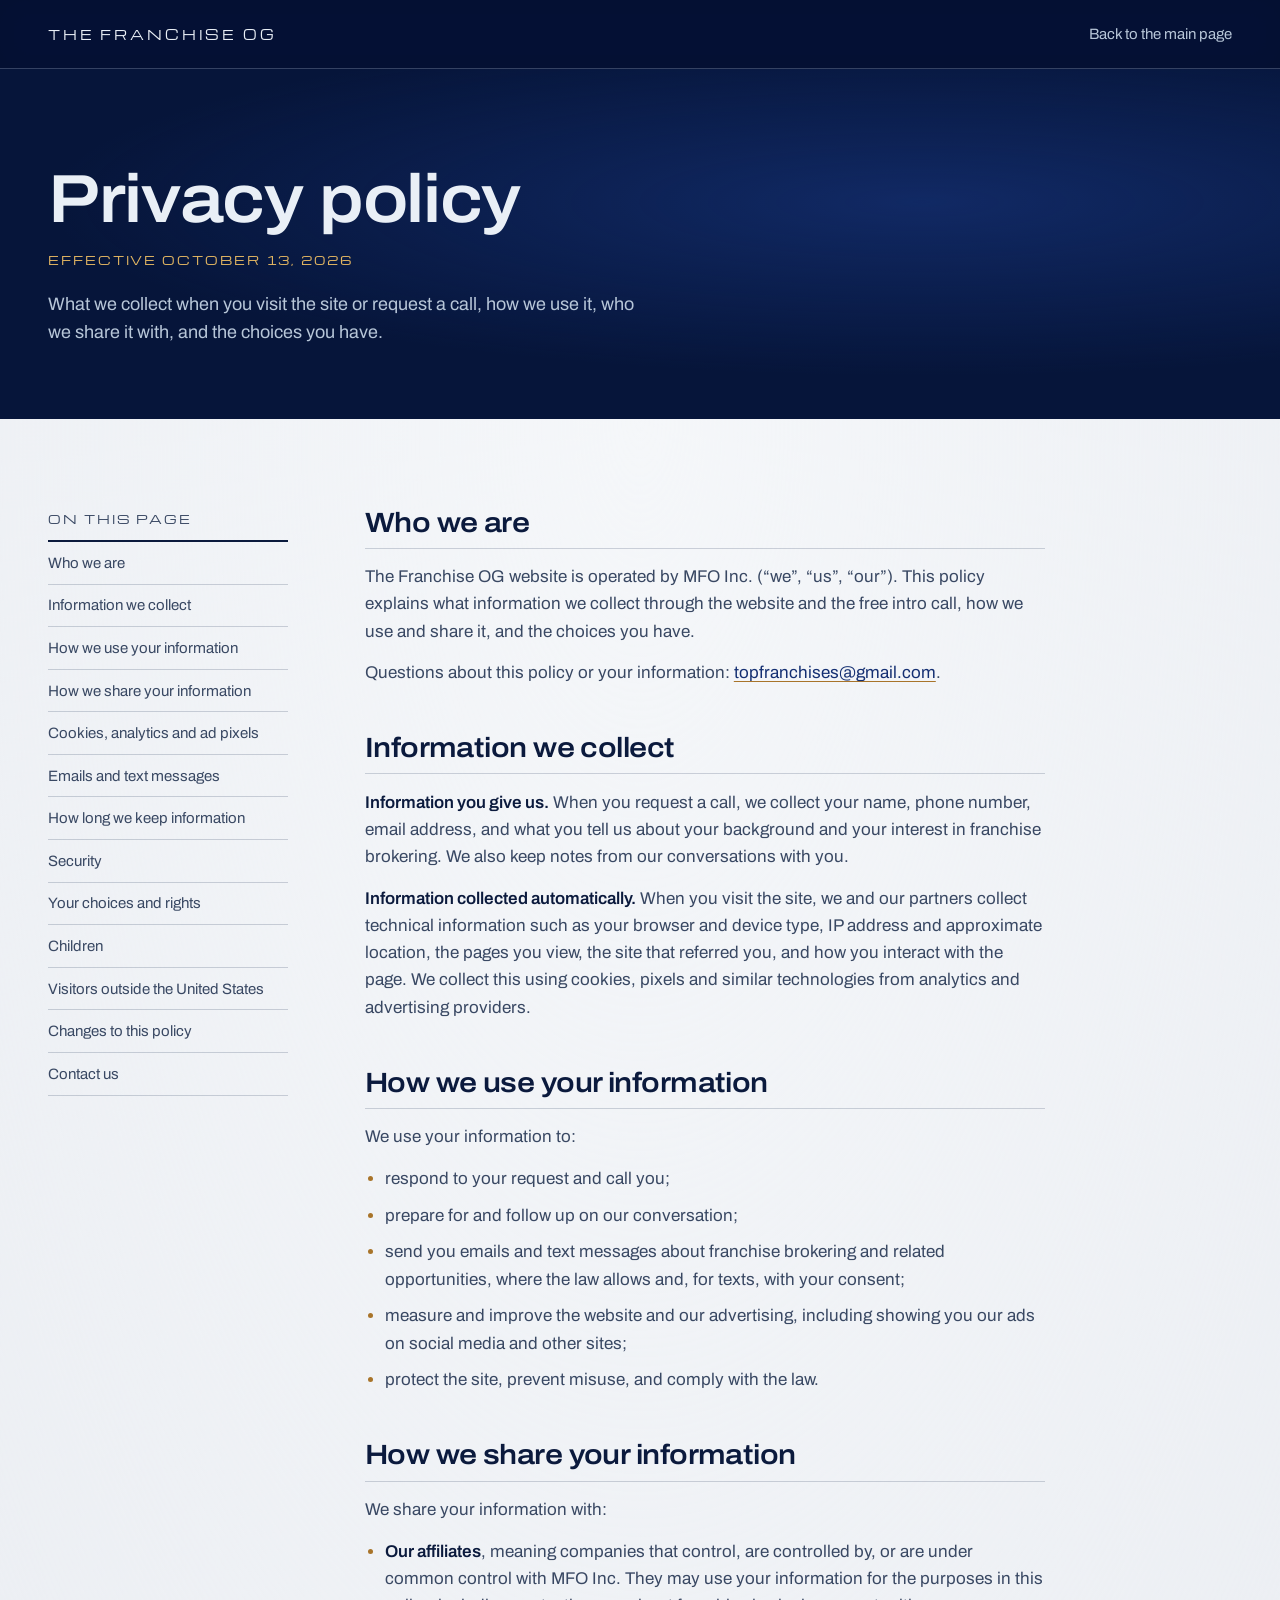
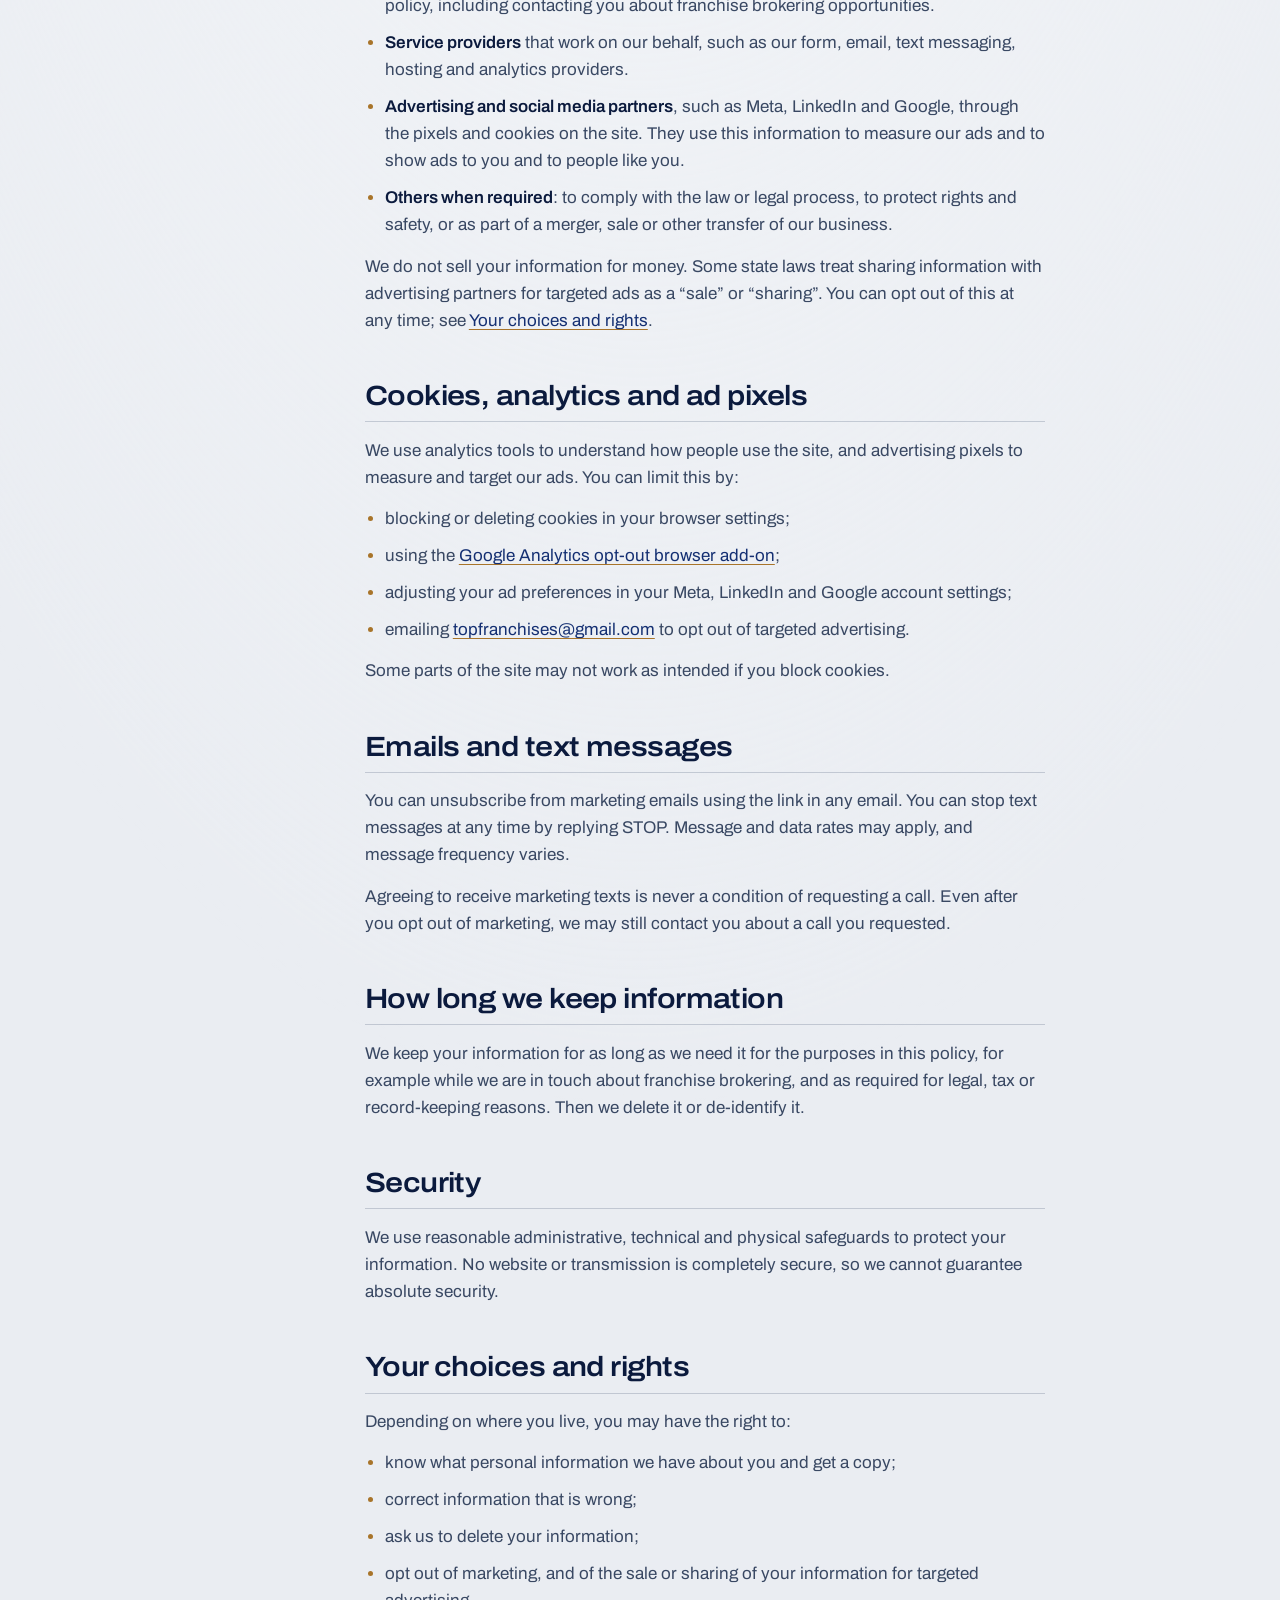
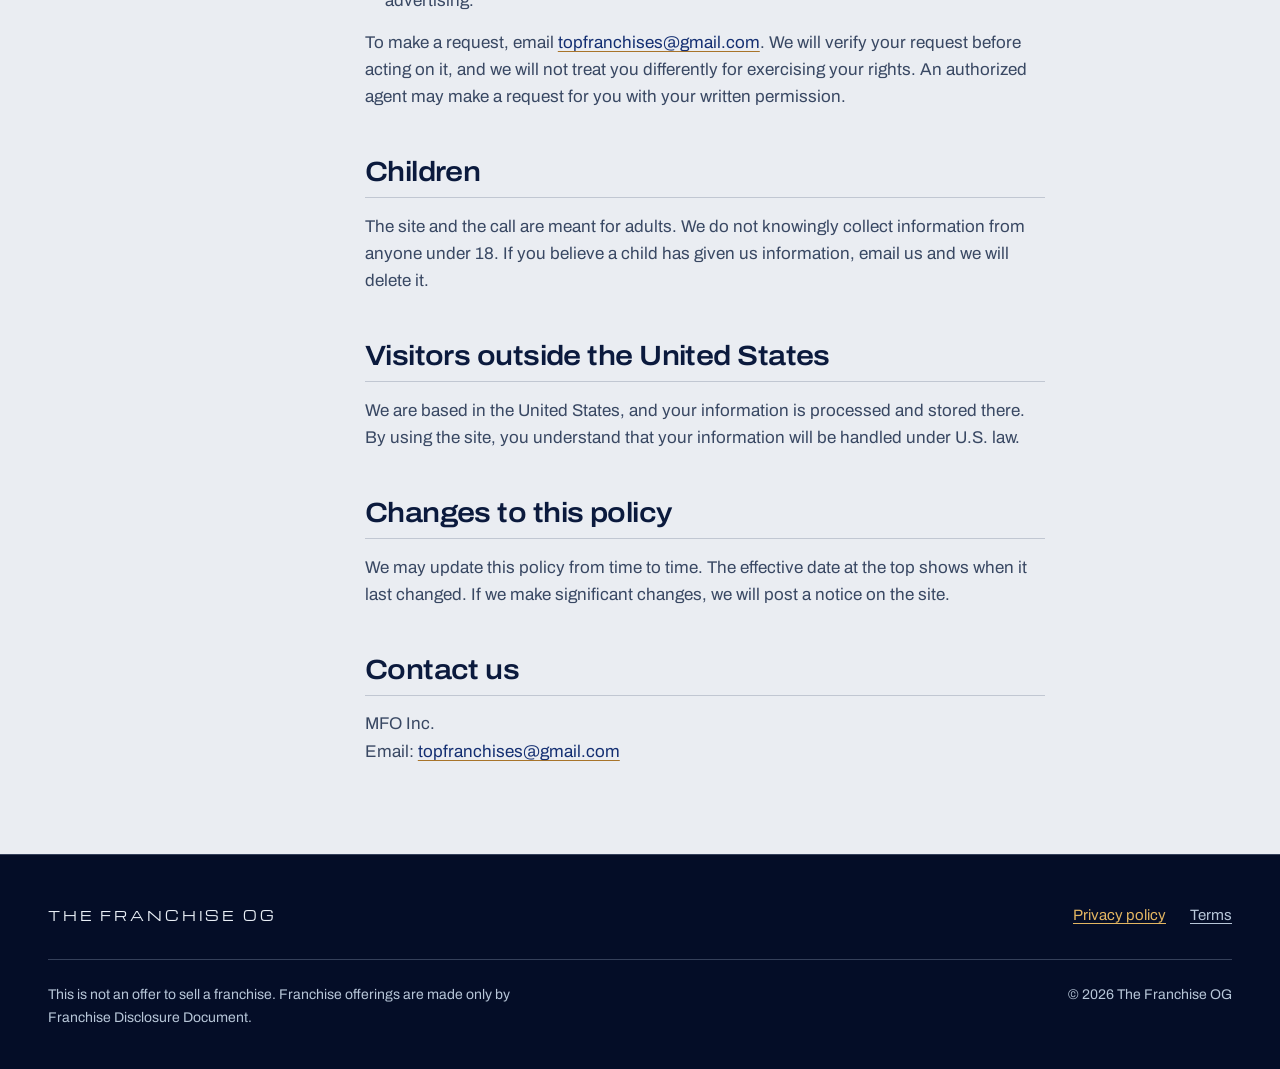
==== privacy.html @ 35b5d422 "Add privacy policy and terms of use pages Two new pages in the site's style, with an on-page content" ====
<!doctype html>
<html lang="en">
<head>
  <meta charset="utf-8">
  <meta name="viewport" content="width=device-width, initial-scale=1">
  <title>Privacy policy | The Franchise OG</title>
  <meta name="description" content="How The Franchise OG collects, uses and shares information from visitors and people who request a call.">
  <meta name="robots" content="noindex">
  <meta name="theme-color" content="#0f1a3d">
  <link rel="preload" href="fonts/archivo-var.woff2" as="font" type="font/woff2" crossorigin>
  <link rel="stylesheet" href="styles.css">
</head>
<body>
  <a class="skip-link" href="#main">Skip to content</a>

  <header class="masthead">
    <div class="wrap masthead__inner">
      <a class="wordmark" href="index.html">The Franchise OG</a>
      <a class="legal__back" href="index.html">Back to the main page</a>
    </div>
  </header>

  <main id="main">
    <section class="legal-hero brushed" aria-labelledby="legal-title">
      <div class="wrap">
        <h1 id="legal-title">Privacy policy</h1>
        <p class="legal-hero__meta">Effective October 13, 2026</p>
        <p class="legal-hero__lede">What we collect when you visit the site or request a call, how we use it, who we share it with, and the choices you have.</p>
      </div>
    </section>

    <div class="opaline">
      <div class="wrap legal">
        <nav class="legal__toc" aria-label="On this page">
          <p class="legal__toc-title">On this page</p>
          <ol>
            <li><a href="#who">Who we are</a></li>
            <li><a href="#collect">Information we collect</a></li>
            <li><a href="#use">How we use your information</a></li>
            <li><a href="#share">How we share your information</a></li>
            <li><a href="#cookies">Cookies, analytics and ad pixels</a></li>
            <li><a href="#marketing">Emails and text messages</a></li>
            <li><a href="#retention">How long we keep information</a></li>
            <li><a href="#security">Security</a></li>
            <li><a href="#rights">Your choices and rights</a></li>
            <li><a href="#children">Children</a></li>
            <li><a href="#international">Visitors outside the United States</a></li>
            <li><a href="#changes">Changes to this policy</a></li>
            <li><a href="#contact">Contact us</a></li>
          </ol>
        </nav>
        <div class="legal__body">
          <section id="who" aria-labelledby="who-h">
            <h2 id="who-h">Who we are</h2>
            <p>The Franchise OG website is operated by MFO Inc. (&ldquo;we&rdquo;, &ldquo;us&rdquo;, &ldquo;our&rdquo;). This policy explains what information we collect through the website and the free intro call, how we use and share it, and the choices you have.</p>
            <p>Questions about this policy or your information: <a href="mailto:topfranchises@gmail.com">topfranchises@gmail.com</a>.</p>
          </section>
          <section id="collect" aria-labelledby="collect-h">
            <h2 id="collect-h">Information we collect</h2>
            <p><strong>Information you give us.</strong> When you request a call, we collect your name, phone number, email address, and what you tell us about your background and your interest in franchise brokering. We also keep notes from our conversations with you.</p>
            <p><strong>Information collected automatically.</strong> When you visit the site, we and our partners collect technical information such as your browser and device type, IP address and approximate location, the pages you view, the site that referred you, and how you interact with the page. We collect this using cookies, pixels and similar technologies from analytics and advertising providers.</p>
          </section>
          <section id="use" aria-labelledby="use-h">
            <h2 id="use-h">How we use your information</h2>
            <p>We use your information to:</p>
            <ul>
              <li>respond to your request and call you;</li>
              <li>prepare for and follow up on our conversation;</li>
              <li>send you emails and text messages about franchise brokering and related opportunities, where the law allows and, for texts, with your consent;</li>
              <li>measure and improve the website and our advertising, including showing you our ads on social media and other sites;</li>
              <li>protect the site, prevent misuse, and comply with the law.</li>
            </ul>
          </section>
          <section id="share" aria-labelledby="share-h">
            <h2 id="share-h">How we share your information</h2>
            <p>We share your information with:</p>
            <ul>
              <li><strong>Our affiliates</strong>, meaning companies that control, are controlled by, or are under common control with MFO Inc. They may use your information for the purposes in this policy, including contacting you about franchise brokering opportunities.</li>
              <li><strong>Service providers</strong> that work on our behalf, such as our form, email, text messaging, hosting and analytics providers.</li>
              <li><strong>Advertising and social media partners</strong>, such as Meta, LinkedIn and Google, through the pixels and cookies on the site. They use this information to measure our ads and to show ads to you and to people like you.</li>
              <li><strong>Others when required</strong>: to comply with the law or legal process, to protect rights and safety, or as part of a merger, sale or other transfer of our business.</li>
            </ul>
            <p>We do not sell your information for money. Some state laws treat sharing information with advertising partners for targeted ads as a &ldquo;sale&rdquo; or &ldquo;sharing&rdquo;. You can opt out of this at any time; see <a href="#rights">Your choices and rights</a>.</p>
          </section>
          <section id="cookies" aria-labelledby="cookies-h">
            <h2 id="cookies-h">Cookies, analytics and ad pixels</h2>
            <p>We use analytics tools to understand how people use the site, and advertising pixels to measure and target our ads. You can limit this by:</p>
            <ul>
              <li>blocking or deleting cookies in your browser settings;</li>
              <li>using the <a href="https://tools.google.com/dlpage/gaoptout" rel="noopener">Google Analytics opt-out browser add-on</a>;</li>
              <li>adjusting your ad preferences in your Meta, LinkedIn and Google account settings;</li>
              <li>emailing <a href="mailto:topfranchises@gmail.com">topfranchises@gmail.com</a> to opt out of targeted advertising.</li>
            </ul>
            <p>Some parts of the site may not work as intended if you block cookies.</p>
          </section>
          <section id="marketing" aria-labelledby="marketing-h">
            <h2 id="marketing-h">Emails and text messages</h2>
            <p>You can unsubscribe from marketing emails using the link in any email. You can stop text messages at any time by replying STOP. Message and data rates may apply, and message frequency varies.</p>
            <p>Agreeing to receive marketing texts is never a condition of requesting a call. Even after you opt out of marketing, we may still contact you about a call you requested.</p>
          </section>
          <section id="retention" aria-labelledby="retention-h">
            <h2 id="retention-h">How long we keep information</h2>
            <p>We keep your information for as long as we need it for the purposes in this policy, for example while we are in touch about franchise brokering, and as required for legal, tax or record-keeping reasons. Then we delete it or de-identify it.</p>
          </section>
          <section id="security" aria-labelledby="security-h">
            <h2 id="security-h">Security</h2>
            <p>We use reasonable administrative, technical and physical safeguards to protect your information. No website or transmission is completely secure, so we cannot guarantee absolute security.</p>
          </section>
          <section id="rights" aria-labelledby="rights-h">
            <h2 id="rights-h">Your choices and rights</h2>
            <p>Depending on where you live, you may have the right to:</p>
            <ul>
              <li>know what personal information we have about you and get a copy;</li>
              <li>correct information that is wrong;</li>
              <li>ask us to delete your information;</li>
              <li>opt out of marketing, and of the sale or sharing of your information for targeted advertising.</li>
            </ul>
            <p>To make a request, email <a href="mailto:topfranchises@gmail.com">topfranchises@gmail.com</a>. We will verify your request before acting on it, and we will not treat you differently for exercising your rights. An authorized agent may make a request for you with your written permission.</p>
          </section>
          <section id="children" aria-labelledby="children-h">
            <h2 id="children-h">Children</h2>
            <p>The site and the call are meant for adults. We do not knowingly collect information from anyone under 18. If you believe a child has given us information, email us and we will delete it.</p>
          </section>
          <section id="international" aria-labelledby="international-h">
            <h2 id="international-h">Visitors outside the United States</h2>
            <p>We are based in the United States, and your information is processed and stored there. By using the site, you understand that your information will be handled under U.S. law.</p>
          </section>
          <section id="changes" aria-labelledby="changes-h">
            <h2 id="changes-h">Changes to this policy</h2>
            <p>We may update this policy from time to time. The effective date at the top shows when it last changed. If we make significant changes, we will post a notice on the site.</p>
          </section>
          <section id="contact" aria-labelledby="contact-h">
            <h2 id="contact-h">Contact us</h2>
            <p>MFO Inc.<br>Email: <a href="mailto:topfranchises@gmail.com">topfranchises@gmail.com</a></p>
          </section>
        </div>
      </div>
    </div>
  </main>

  <footer class="footer">
    <div class="wrap">
      <div class="footer__top">
        <a class="wordmark" href="index.html">The Franchise OG</a>
        <nav class="footer__links" aria-label="Legal">
          <a href="privacy.html" aria-current="page">Privacy policy</a>
          <a href="terms.html">Terms</a>
        </nav>
      </div>
      <div class="footer__fine">
        <p>This is not an offer to sell a franchise. Franchise offerings are made only by Franchise Disclosure Document.</p>
        <p>&copy; 2026 The Franchise OG</p>
      </div>
    </div>
  </footer>
</body>
</html>
---- styles.css ----
/* The Franchise OG: navy cloth, applied gold, opaline reading surfaces. */

@font-face {
  font-family: "Archivo";
  src: url("fonts/archivo-var.woff2") format("woff2");
  font-weight: 100 900;
  font-stretch: 62% 125%;
  font-style: normal;
  font-display: swap;
}
@font-face {
  font-family: "Archivo";
  src: url("fonts/archivo-var-italic.woff2") format("woff2");
  font-weight: 100 900;
  font-stretch: 62% 125%;
  font-style: italic;
  font-display: swap;
}
@font-face {
  font-family: "Michroma";
  src: url("fonts/michroma.woff2") format("woff2");
  font-weight: 400;
  font-style: normal;
  font-display: swap;
}

:root {
  /* navy */
  --navy-950: oklch(0.17 0.055 264);
  --navy-900: oklch(0.21 0.075 264);
  --navy-800: oklch(0.26 0.095 264);
  --navy-700: oklch(0.33 0.12 264);
  --on-navy: oklch(0.95 0.012 250);
  --on-navy-soft: oklch(0.82 0.03 255);
  --track-navy: oklch(0.82 0.04 260 / 0.28);

  /* applied gold */
  --gold-hi: oklch(0.91 0.08 88);
  --gold: oklch(0.80 0.115 82);
  --gold-lo: oklch(0.60 0.11 72);

  /* opaline (silver-white) */
  --opaline: oklch(0.945 0.007 255);
  --opaline-deep: oklch(0.905 0.011 255);
  --ink: oklch(0.23 0.07 264);
  --ink-soft: oklch(0.40 0.05 262);
  --track-ink: oklch(0.38 0.06 262 / 0.22);

  --sans: "Archivo", "Helvetica Neue", Arial, sans-serif;
  --print: "Michroma", "Archivo", sans-serif;

  --wrap: 1240px;
  --gutter: clamp(1rem, 4vw, 3rem);
  --section: clamp(4.5rem, 10vw, 8.5rem);
  --ease-out: cubic-bezier(0.16, 1, 0.3, 1);
}

*,
*::before,
*::after { box-sizing: border-box; }

html {
  -webkit-text-size-adjust: 100%;
  scroll-behavior: smooth;
  scrollbar-color: var(--gold-lo) var(--navy-950);
}
@media (prefers-reduced-motion: reduce) { html { scroll-behavior: auto; } }

body {
  margin: 0;
  background: var(--navy-900);
  color: var(--on-navy);
  font-family: var(--sans);
  font-size: 1.0625rem;
  line-height: 1.6;
  font-stretch: 100%;
  -webkit-font-smoothing: antialiased;
  text-rendering: optimizeLegibility;
  caret-color: var(--gold);
}

::selection { background: var(--gold); color: var(--navy-950); }
.opaline ::selection { background: var(--navy-800); color: var(--opaline); }

img { display: block; max-width: 100%; height: auto; }
h1, h2, h3, p, ul, ol, dl, dd, figure { margin: 0; }
ul, ol { padding: 0; list-style: none; }

a { color: inherit; text-underline-offset: 0.2em; text-decoration-thickness: 1px; }
:focus-visible { outline: 2px solid var(--gold); outline-offset: 3px; border-radius: 4px; }
.opaline :focus-visible { outline-color: var(--navy-700); }

.wrap { width: min(100% - 2 * var(--gutter), var(--wrap)); margin-inline: auto; }

.skip-link {
  position: absolute; left: 1rem; top: -4rem; z-index: 20;
  background: var(--gold); color: var(--navy-950);
  padding: 0.6rem 1rem; border-radius: 6px; font-weight: 600;
}
.skip-link:focus { top: 1rem; }

/* ---------- material: the navy grounds ---------- */

.brushed {
  background:
    radial-gradient(110% 80% at 72% 38%, oklch(0.36 0.13 264 / 0.6), transparent 62%),
    var(--navy-900);
}
.brushed--quiet {
  background:
    radial-gradient(90% 70% at 50% 0%, oklch(0.32 0.11 264 / 0.55), transparent 70%),
    var(--navy-900);
}

.opaline {
  background:
    radial-gradient(120% 90% at 50% 0%, oklch(0.975 0.004 255), transparent 70%),
    var(--opaline);
  color: var(--ink);
}

/* ---------- type ---------- */

h1, h2, h3 {
  font-weight: 600;
  font-stretch: 112%;
  letter-spacing: -0.02em;
  line-height: 1.06;
  text-wrap: balance;
}
h1 { font-size: clamp(2.45rem, 1.4rem + 4.1vw, 4.6rem); line-height: 1.02; }
h2 { font-size: clamp(1.9rem, 1.2rem + 2.6vw, 3.25rem); }
h3 { font-size: 1.2rem; font-stretch: 106%; letter-spacing: -0.01em; line-height: 1.25; }

.gilt { color: var(--gold); }
.opaline .gilt { color: var(--gold-lo); }

.section { padding-block: var(--section); }
.section__title { max-width: 20ch; margin-bottom: clamp(2.5rem, 5vw, 4rem); }

/* the small printed-caps voice */
.wordmark,
.track__num,
.why__sign,
.ledger h3 {
  font-family: var(--print);
  font-size: 0.72rem;
  letter-spacing: 0.16em;
  text-transform: uppercase;
  font-weight: 400;
}

/* ---------- pushers (buttons) ---------- */

.pusher {
  --face: linear-gradient(180deg, var(--gold-lo) 0%, var(--gold) 18%, var(--gold-hi) 42%, var(--gold) 64%, var(--gold-lo) 100%);
  display: inline-flex;
  align-items: center;
  justify-content: center;
  gap: 0.6em;
  min-height: 3.5rem;
  padding: 0 1.9rem;
  border-radius: 999px;
  background: var(--face);
  color: var(--navy-950);
  font-family: var(--sans);
  font-weight: 650;
  font-stretch: 108%;
  font-size: 1.0625rem;
  letter-spacing: -0.005em;
  text-decoration: none;
  border: 1px solid oklch(0.52 0.10 72);
  box-shadow:
    0 8px 18px -6px oklch(0.08 0.05 264 / 0.75),
    0 2px 4px -1px oklch(0.08 0.05 264 / 0.6);
  transition: transform 160ms var(--ease-out), box-shadow 160ms var(--ease-out), filter 160ms;
}
.pusher:hover { filter: brightness(1.06) saturate(1.05); }
.pusher:active {
  transform: translateY(2px);
  box-shadow:
    0 3px 8px -4px oklch(0.08 0.05 264 / 0.75),
    0 1px 2px -1px oklch(0.08 0.05 264 / 0.6);
}
.pusher--small { min-height: 2.6rem; padding: 0 1.15rem; font-size: 0.9375rem; }
.pusher--navy {
  --face: linear-gradient(180deg, var(--navy-900) 0%, var(--navy-800) 22%, var(--navy-700) 45%, var(--navy-800) 68%, var(--navy-950) 100%);
  color: var(--on-navy);
  border-color: var(--navy-950);
  box-shadow:
    0 8px 18px -8px oklch(0.2 0.08 264 / 0.6),
    0 2px 4px -1px oklch(0.2 0.08 264 / 0.35);
}

/* ---------- masthead ---------- */

.masthead {
  position: sticky; top: 0; z-index: 10;
  background: oklch(0.19 0.065 264 / 0.92);
  border-bottom: 1px solid var(--track-navy);
}
@supports (backdrop-filter: blur(1px)) {
  .masthead { background: oklch(0.19 0.065 264 / 0.82); backdrop-filter: saturate(1.4) blur(14px); }
}
.masthead__inner {
  display: flex; align-items: center; justify-content: space-between; gap: 1rem;
  min-height: 4.25rem;
}
.wordmark { text-decoration: none; font-size: 0.8125rem; letter-spacing: 0.22em; color: var(--on-navy); }

/* ---------- hero ---------- */

.hero { overflow: hidden; padding-block: clamp(2.5rem, 6vw, 4.5rem) clamp(3.5rem, 7vw, 6rem); }
.hero__grid {
  display: grid;
  grid-template-columns: minmax(0, 0.95fr) minmax(0, 1.05fr);
  align-items: center;
  gap: clamp(2rem, 4vw, 4rem);
}
.hero__copy { position: relative; z-index: 1; }
.hero__lede {
  margin-top: 1.6rem;
  max-width: 34rem;
  font-size: clamp(1.0625rem, 1rem + 0.35vw, 1.25rem);
  color: var(--on-navy-soft);
}
.hero__actions { margin-top: 2.25rem; display: grid; justify-items: start; gap: 1.25rem; }


.hero__photo { position: relative; padding-left: 8%; }
.hero__photo img {
  width: 100%;
  aspect-ratio: 4 / 5;
  max-height: min(78vh, 760px);
  object-fit: cover;
  object-position: 50% 38%;
  border-radius: 6px;
  box-shadow: 0 0 0 1px var(--gold-lo), 0 30px 60px -20px oklch(0.06 0.05 264 / 0.8);
}
.proof {
  position: absolute;
  left: 0;
  bottom: clamp(1.25rem, 4vw, 2.5rem);
  width: min(88%, 27rem);
  padding: 1.4rem 1.5rem 1.25rem;
  background: oklch(0.17 0.055 264 / 0.94);
  border: 1px solid oklch(0.80 0.115 82 / 0.55);
  border-radius: 6px;
  box-shadow: 0 24px 40px -18px oklch(0.05 0.05 264 / 0.9);
}
.proof__kicker { display: block; font-family: var(--print); font-size: 0.75rem; letter-spacing: 0.16em; text-transform: uppercase; color: var(--gold); }
.proof__line { display: block; margin-top: 0.45rem; font-size: 1.0625rem; font-weight: 500; line-height: 1.35; color: var(--on-navy); }
.proof__figures {
  display: grid; grid-template-columns: repeat(3, auto); justify-content: space-between; gap: 1rem;
  margin-top: 1.1rem; padding-top: 1rem; border-top: 1px solid var(--track-navy);
}
.proof__figures div { display: flex; flex-direction: column-reverse; gap: 0.2rem; }
.proof__figures dd { font-size: clamp(1.5rem, 1.2rem + 1vw, 1.9rem); font-weight: 650; font-stretch: 112%; letter-spacing: -0.02em; line-height: 1; color: var(--on-navy); font-variant-numeric: tabular-nums; }
.proof__figures dt { font-size: 0.8125rem; line-height: 1.3; color: var(--on-navy-soft); }

/* ---------- broker fit ---------- */

.fit {
  display: grid;
  grid-template-columns: minmax(0, 5fr) minmax(0, 7fr);
  gap: clamp(2.5rem, 6vw, 6rem);
  align-items: start;
}
.fit__head h2 { max-width: 14ch; }
.fit__intro { margin-top: 1.5rem; max-width: 30rem; color: var(--ink-soft); font-size: 1.125rem; }
.indices { border-top: 1px solid var(--track-ink); }
.indices li {
  position: relative;
  display: grid;
  grid-template-columns: 2.75rem 1fr;
  align-items: baseline;
  padding: 1.5rem 0;
  border-bottom: 1px solid var(--track-ink);
  font-size: clamp(1.125rem, 1rem + 0.5vw, 1.375rem);
  font-stretch: 104%;
  font-weight: 500;
  line-height: 1.35;
  letter-spacing: -0.01em;
}
.indices__mark {
  width: 1.5rem; height: 0.4rem; border-radius: 2px;
  background: linear-gradient(180deg, var(--gold-hi), var(--gold) 50%, var(--gold-lo));
  box-shadow: 0 1px 2px oklch(0.3 0.08 70 / 0.5);
  transform: translateY(-0.2em);
}
.fit__foot {
  grid-column: 2;
  display: flex; flex-wrap: wrap; align-items: center; gap: 1rem 1.75rem;
}

/* ---------- why me ---------- */

.why__grid {
  display: grid;
  grid-template-columns: minmax(0, 5fr) minmax(0, 7fr);
  gap: clamp(2.5rem, 6vw, 6.5rem);
  align-items: center;
}
.why__grid--solo { display: block; max-width: 56rem; }
.closer__cta { display: grid; justify-items: start; }
.why__quote {
  font-size: clamp(1.75rem, 1.1rem + 2.3vw, 3rem);
  font-weight: 500;
  font-stretch: 108%;
  line-height: 1.12;
  max-width: 22ch;
}
.why__body {
  margin-top: 2.25rem;
  padding-top: 2rem;
  border-top: 1px solid var(--track-navy);
  max-width: 38rem;
  color: var(--on-navy-soft);
  display: grid; gap: 1rem;
}
.why__sign { color: var(--gold); font-size: 0.72rem; margin-top: 0.5rem; }

/* ---------- is / isn't ---------- */

.ledger {
  display: grid;
  grid-template-columns: 1fr 1fr;
  gap: clamp(2rem, 5vw, 5rem);
}
.ledger h3 { color: var(--ink-soft); padding-bottom: 1rem; border-bottom: 2px solid var(--ink); }
.ledger li {
  display: grid; grid-template-columns: 1.75rem 1fr; gap: 0.5rem; align-items: start;
  padding: 1.1rem 0;
  border-bottom: 1px solid var(--track-ink);
  font-size: 1.125rem;
}
.mark { width: 1.25rem; height: 1.25rem; margin-top: 0.2rem; fill: none; stroke-width: 2.2; stroke-linecap: round; stroke-linejoin: round; stroke: var(--gold-lo); }
.ledger__col--not .mark { stroke: var(--ink-soft); }
.ledger__col--not li { color: var(--ink-soft); }

/* ---------- steps on the minute track ---------- */

.track {
  position: relative;
  display: grid;
  grid-template-columns: repeat(3, minmax(0, 1fr));
  gap: clamp(1.5rem, 4vw, 3.5rem);
  padding-top: 3.5rem;
}
.track::before {
  /* the track: fine minute ticks along one line */
  content: "";
  position: absolute; left: 0; right: 0; top: 0.9rem; height: 14px;
  background:
    linear-gradient(var(--track-navy), var(--track-navy)) 0 100% / 100% 1px no-repeat,
    repeating-linear-gradient(90deg, var(--track-navy) 0 1px, transparent 1px 12px) 0 100% / 100% 8px no-repeat;
}
.track__step { position: relative; }
.track__num {
  position: absolute; top: -3.55rem; left: 0;
  display: grid; place-items: center;
  width: 2.4rem; height: 2.4rem;
  border-radius: 50%;
  background: linear-gradient(180deg, var(--gold-hi), var(--gold) 50%, var(--gold-lo));
  color: var(--navy-950);
  font-size: 0.8rem; letter-spacing: 0;
  box-shadow: 0 4px 10px -2px oklch(0.08 0.05 264 / 0.7);
}
.track h3 { margin-bottom: 0.6rem; font-size: 1.375rem; }
.track p { color: var(--on-navy-soft); max-width: 32ch; }

/* ---------- faq ---------- */

.faq { display: grid; grid-template-columns: minmax(0, 5fr) minmax(0, 7fr); gap: clamp(2rem, 6vw, 6rem); align-items: start; }
.faq .section__title { margin-bottom: 0; max-width: 12ch; }
.faq__list { border-top: 1px solid var(--track-ink); }
.faq__list details { border-bottom: 1px solid var(--track-ink); }
.faq__list summary {
  position: relative;
  cursor: pointer;
  list-style: none;
  padding: 1.4rem 3rem 1.4rem 0;
  font-size: clamp(1.0625rem, 1rem + 0.3vw, 1.25rem);
  font-weight: 600;
  font-stretch: 106%;
  letter-spacing: -0.01em;
}
.faq__list summary::-webkit-details-marker { display: none; }
.faq__list summary::before,
.faq__list summary::after {
  content: "";
  position: absolute; right: 0.6rem; top: 50%;
  width: 0.9rem; height: 2px; border-radius: 1px;
  background: var(--gold-lo);
  transition: transform 260ms var(--ease-out);
}
.faq__list summary::after { transform: rotate(90deg); }
.faq__list details[open] summary::after { transform: rotate(0deg); }
.faq__list summary:hover { color: var(--navy-700); }
.faq__list details p { padding: 0 3rem 1.6rem 0; color: var(--ink-soft); max-width: 60ch; }

/* ---------- closer ---------- */

.closer { padding-block: clamp(5rem, 11vw, 9rem); }
.closer__cta { display: grid; justify-items: start; }
.closer__inner {
  display: grid;
  grid-template-columns: minmax(0, 1.1fr) minmax(0, 0.9fr);
  gap: clamp(2.5rem, 6vw, 6rem);
  align-items: center;
}
.closer h2 { font-size: clamp(2.1rem, 1.3rem + 3vw, 3.9rem); max-width: 16ch; }
.closer__actions { display: grid; justify-items: start; gap: 1rem; }
.closer__actions .pusher { white-space: nowrap; }

/* ---------- footer ---------- */

.footer {
  background: var(--navy-950);
  color: var(--on-navy-soft);
  padding-block: 3rem 2.5rem;
  border-top: 1px solid var(--track-navy);
}
.footer__top { display: flex; flex-wrap: wrap; justify-content: space-between; align-items: center; gap: 1rem; }
.footer__links { display: flex; gap: 1.5rem; font-size: 0.9375rem; }
.footer__links a:hover { color: var(--gold); }
.footer__fine {
  margin-top: 2rem; padding-top: 1.5rem;
  border-top: 1px solid var(--track-navy);
  display: flex; flex-wrap: wrap; justify-content: space-between; gap: 0.75rem 2rem;
  font-size: 0.875rem;
}
.footer__fine p:first-child { max-width: 62ch; }

/* ---------- responsive ---------- */

@media (max-width: 960px) {
  .hero__grid { grid-template-columns: 1fr; }
  .hero__photo { max-width: 34rem; }
  .fit, .why__grid, .faq, .closer__inner { grid-template-columns: 1fr; }
  .fit__foot { grid-column: 1; }
}

@media (max-width: 640px) {
  body { font-size: 1rem; }
  .masthead__inner { min-height: 3.75rem; }
  .wordmark { font-size: 0.75rem; letter-spacing: 0.16em; }
  .pusher--small { min-height: 2.5rem; padding: 0 0.95rem; font-size: 0.875rem; }
  .hero__actions .pusher, .closer__actions .pusher, .fit__foot .pusher { width: 100%; }
  .hero__actions, .closer__actions { justify-items: stretch; }
  .closer__cta { justify-items: stretch; }

  .hero__photo { padding-left: 0; }
  .hero__photo img { aspect-ratio: 1 / 1; object-position: 50% 30%; }
  .proof { position: relative; left: auto; bottom: auto; width: auto; margin: -3.5rem 0.75rem 0; }

  .ledger { grid-template-columns: 1fr; }
  .track { grid-template-columns: 1fr; gap: 2.75rem; padding-top: 0; padding-left: 3.5rem; }
  .track::before {
    left: 1.15rem; right: auto; top: 0; bottom: 0; width: 14px; height: auto;
    background:
      linear-gradient(var(--track-navy), var(--track-navy)) 0 0 / 1px 100% no-repeat,
      repeating-linear-gradient(180deg, var(--track-navy) 0 1px, transparent 1px 12px) 0 0 / 8px 100% no-repeat;
  }
  .track__num { top: -0.2rem; left: -3.5rem; }
}

@media (prefers-reduced-motion: reduce) {
  .pusher, .faq__list summary::after { transition: none; }
}

/* ---------- legal pages ---------- */

.legal__back { color: var(--on-navy-soft); font-size: 0.9375rem; text-decoration: none; }
.legal__back:hover { color: var(--gold); }

.legal-hero { padding-block: clamp(3.5rem, 8vw, 6rem) clamp(3rem, 6vw, 4.5rem); }
.legal-hero h1 { font-size: clamp(2.4rem, 1.4rem + 3.6vw, 4.25rem); }
.legal-hero__meta {
  margin-top: 1rem;
  font-family: var(--print); font-size: 0.75rem; letter-spacing: 0.16em; text-transform: uppercase;
  color: var(--gold);
}
.legal-hero__lede { margin-top: 1.25rem; max-width: 38rem; font-size: 1.125rem; color: var(--on-navy-soft); }

.legal {
  display: grid;
  grid-template-columns: minmax(0, 15rem) minmax(0, 1fr);
  gap: clamp(2.5rem, 6vw, 6rem);
  align-items: start;
  padding-block: clamp(3.5rem, 7vw, 6rem);
}
.legal__toc { position: sticky; top: 6rem; }
.legal__toc-title {
  font-family: var(--print); font-size: 0.75rem; letter-spacing: 0.16em; text-transform: uppercase;
  color: var(--ink-soft); padding-bottom: 0.75rem; border-bottom: 2px solid var(--ink);
}
.legal__toc ol { display: grid; }
.legal__toc li { border-bottom: 1px solid var(--track-ink); }
.legal__toc a { display: block; padding: 0.55rem 0; font-size: 0.9375rem; color: var(--ink-soft); text-decoration: none; }
.legal__toc a:hover { color: var(--ink); }

.legal__body { max-width: 68ch; display: grid; gap: clamp(2.25rem, 4vw, 3rem); }
.legal__body section { scroll-margin-top: 6rem; display: grid; gap: 0.9rem; }
.legal__body h2 { font-size: clamp(1.35rem, 1.1rem + 0.8vw, 1.75rem); padding-bottom: 0.6rem; border-bottom: 1px solid var(--track-ink); }
.legal__body p, .legal__body li { color: var(--ink-soft); }
.legal__body strong { color: var(--ink); font-weight: 600; }
.legal__body ul { display: grid; gap: 0.6rem; padding-left: 1.25rem; list-style: disc; }
.legal__body li::marker { color: var(--gold-lo); }
.legal__body a { color: var(--navy-700); text-decoration-color: var(--gold-lo); }
.legal__body a:hover { color: var(--ink); }
.footer__links a[aria-current="page"] { color: var(--gold); }

@media (max-width: 860px) {
  .legal { grid-template-columns: 1fr; }
  .legal__toc { position: static; }
  .legal__toc ol { grid-template-columns: repeat(2, minmax(0, 1fr)); column-gap: 1.25rem; }
}
@media (max-width: 640px) {
  .legal__back { font-size: 0.875rem; }
}
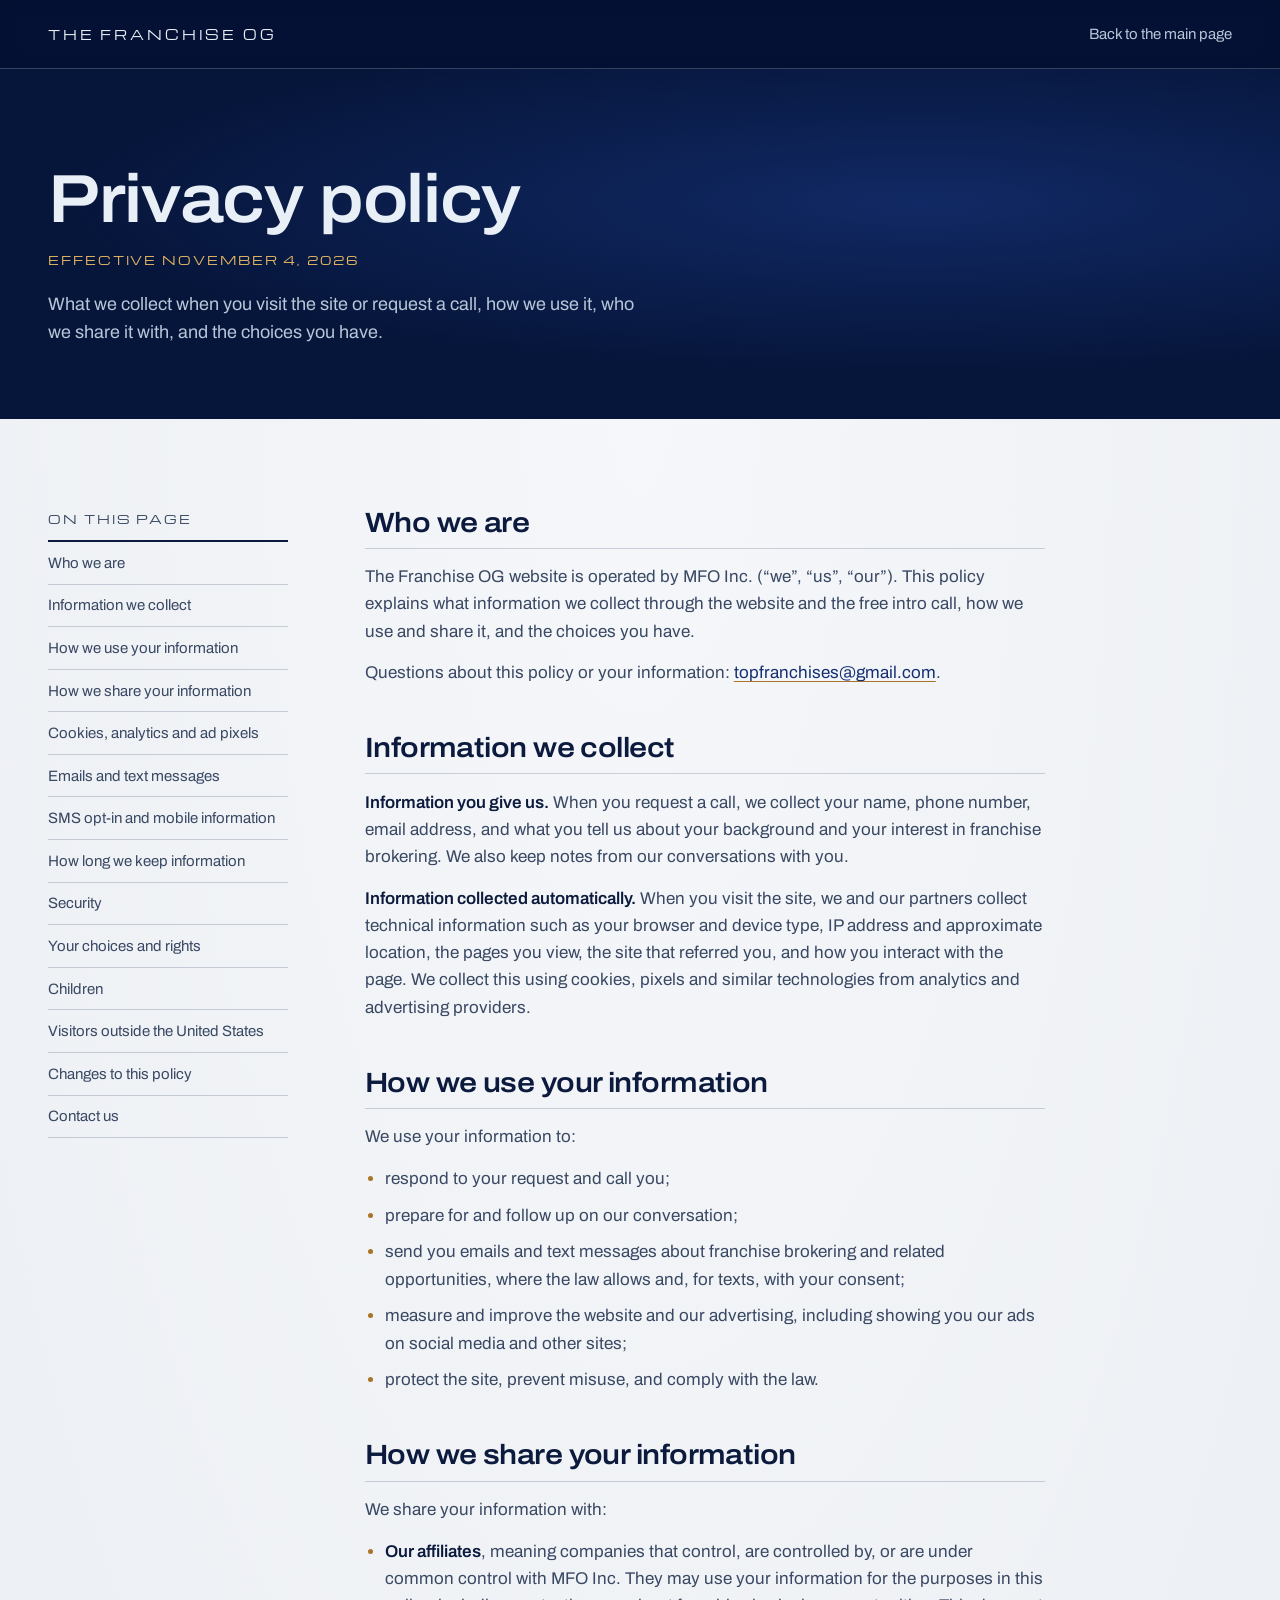
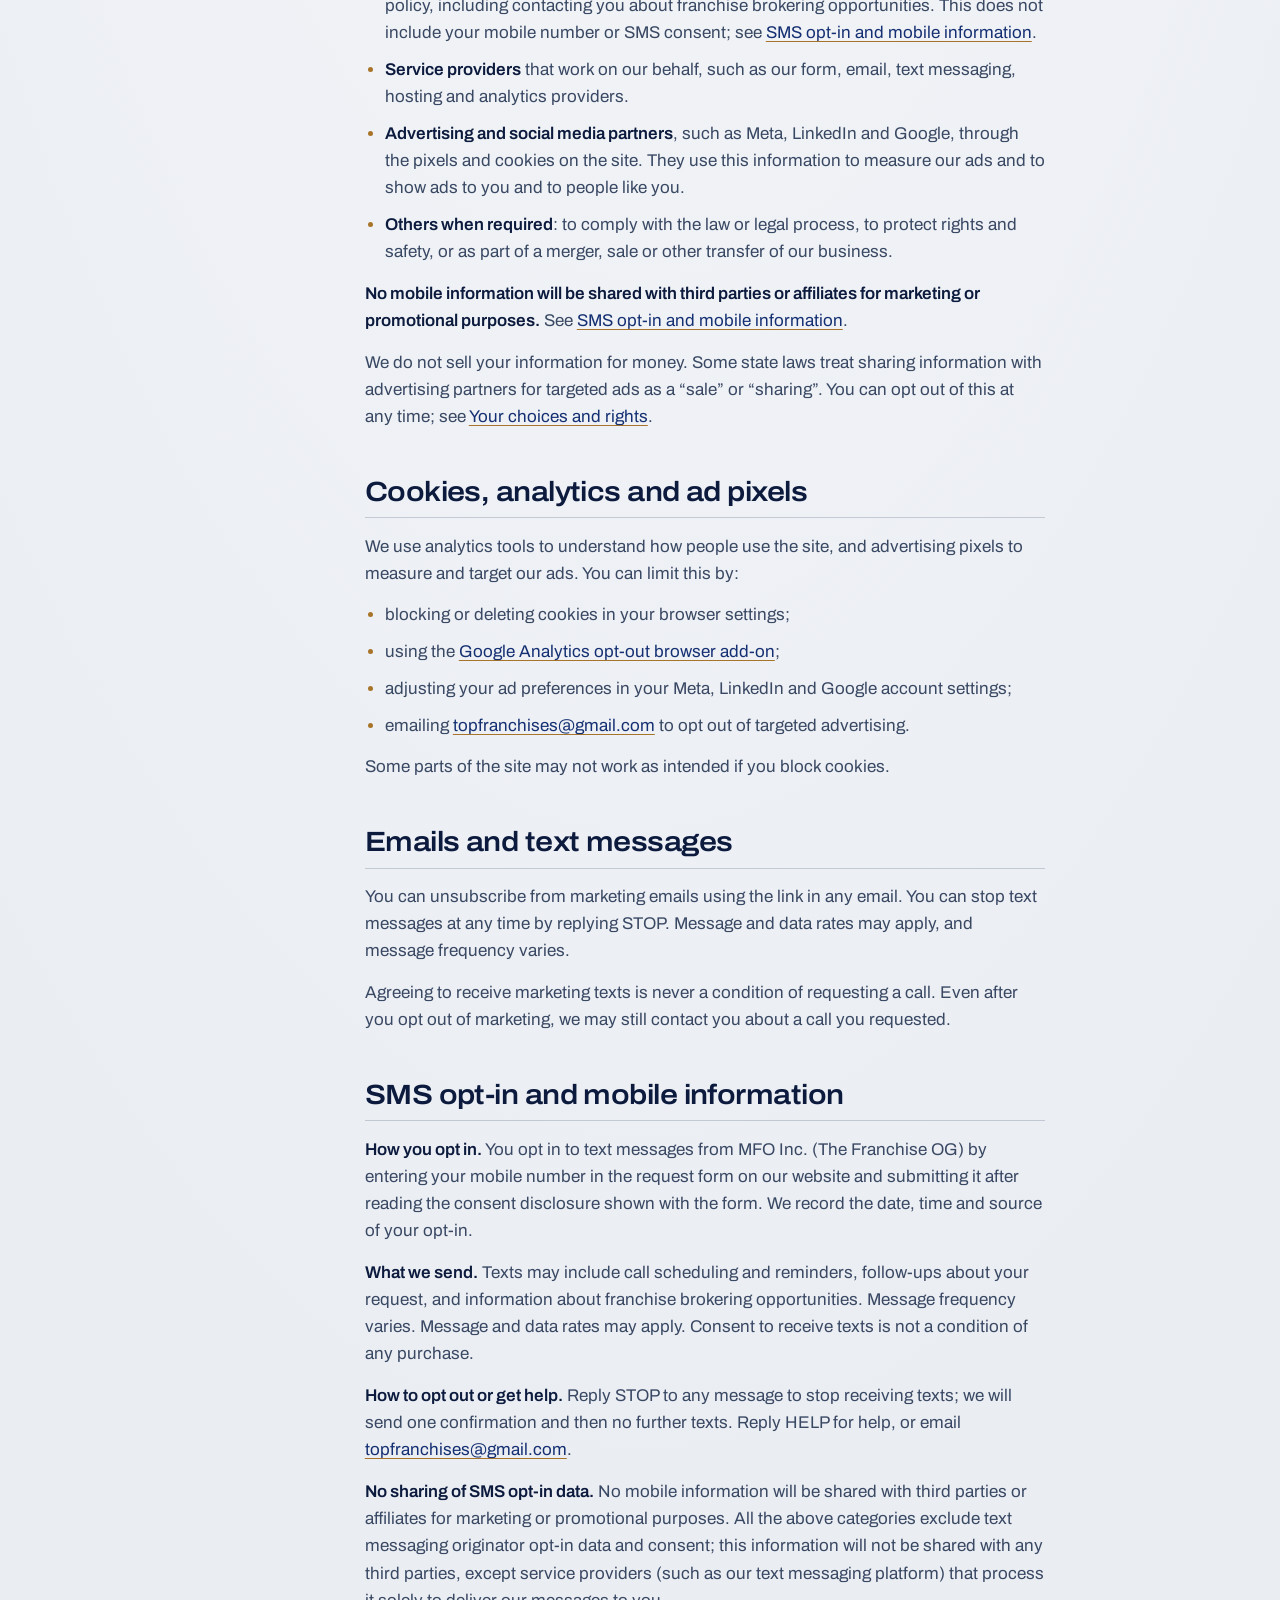
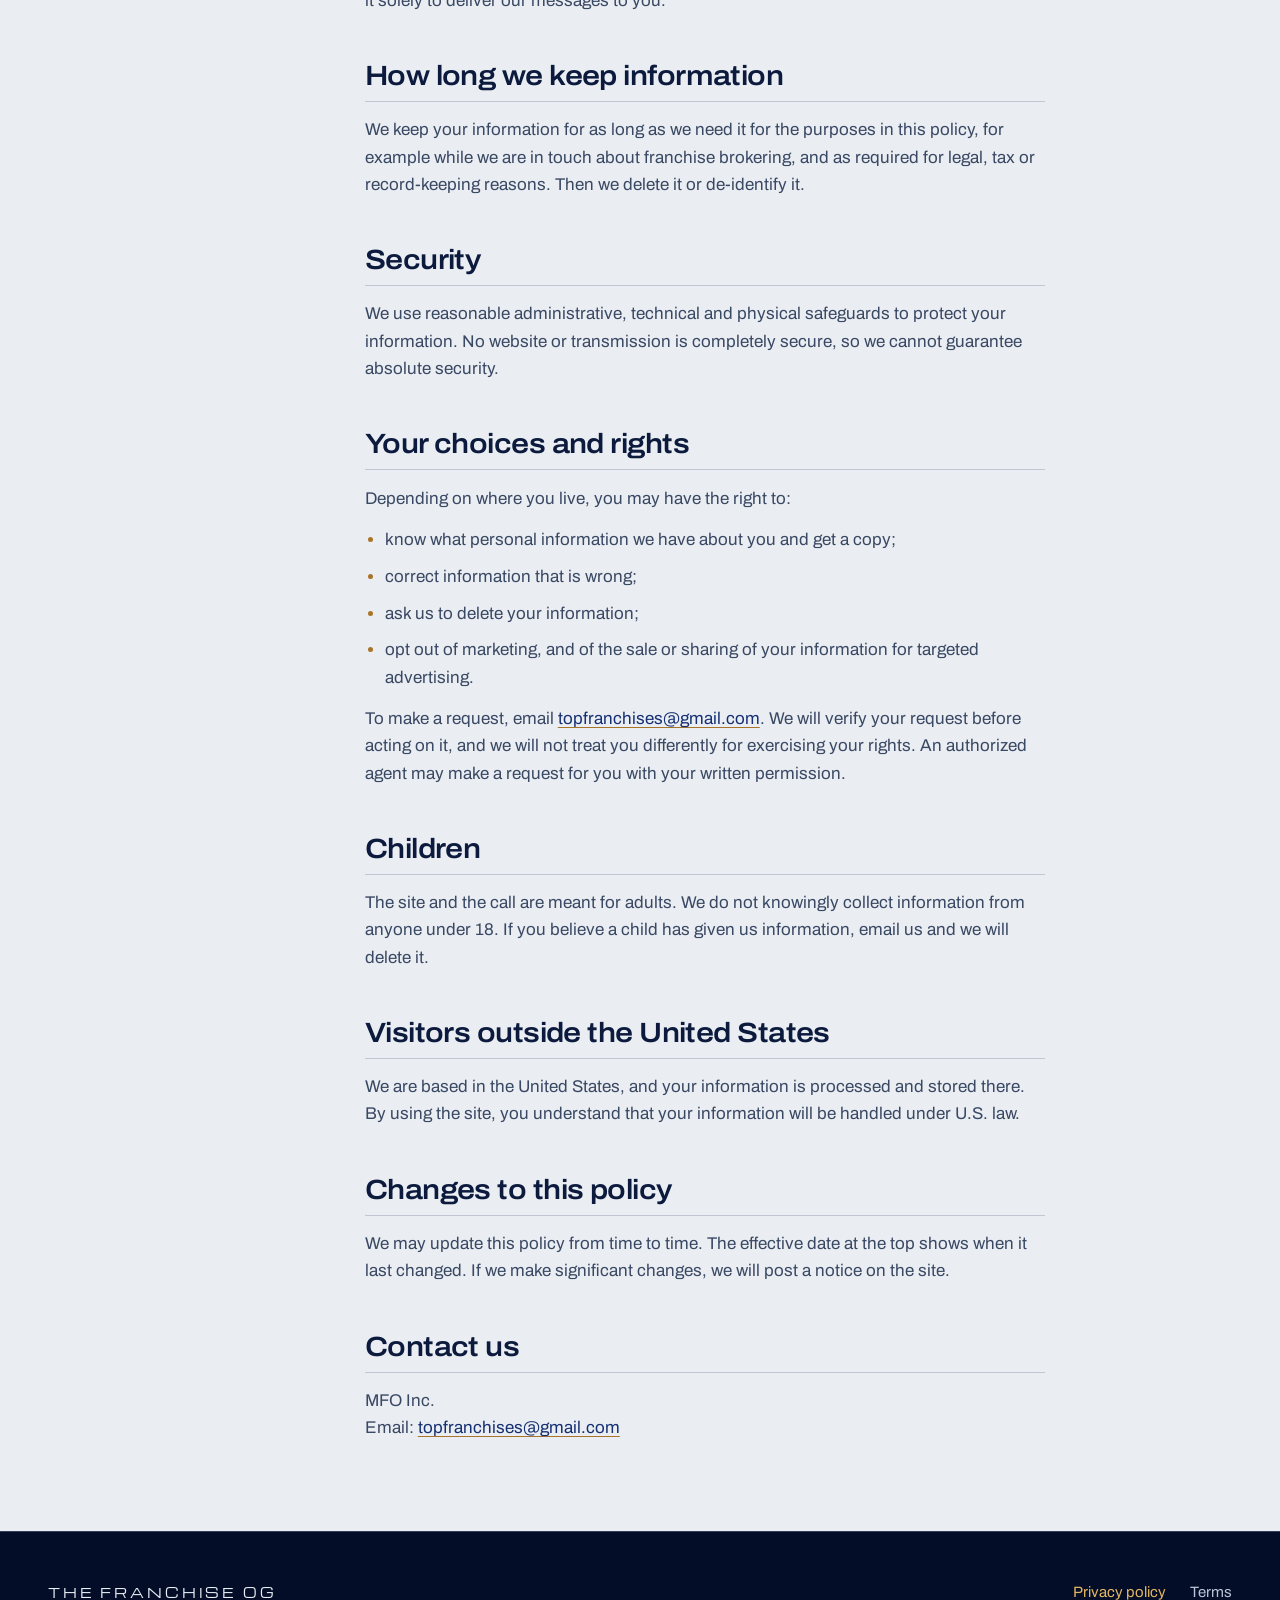
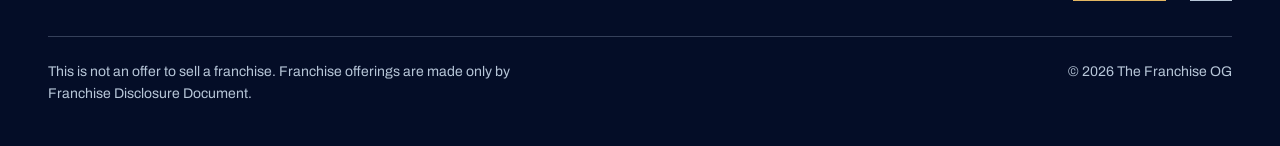
==== commit afd9b52a: "Fix SMS compliance gaps in opt-in form, privacy policy and terms - Opt-in form: add message type and" ====
--- a/privacy.html
+++ b/privacy.html
@@ -24,7 +24,7 @@
     <section class="legal-hero brushed" aria-labelledby="legal-title">
       <div class="wrap">
         <h1 id="legal-title">Privacy policy</h1>
-        <p class="legal-hero__meta">Effective October 13, 2026</p>
+        <p class="legal-hero__meta">Effective November 4, 2026</p>
         <p class="legal-hero__lede">What we collect when you visit the site or request a call, how we use it, who we share it with, and the choices you have.</p>
       </div>
     </section>
@@ -40,6 +40,7 @@
             <li><a href="#share">How we share your information</a></li>
             <li><a href="#cookies">Cookies, analytics and ad pixels</a></li>
             <li><a href="#marketing">Emails and text messages</a></li>
+            <li><a href="#sms">SMS opt-in and mobile information</a></li>
             <li><a href="#retention">How long we keep information</a></li>
             <li><a href="#security">Security</a></li>
             <li><a href="#rights">Your choices and rights</a></li>
@@ -75,11 +76,12 @@
             <h2 id="share-h">How we share your information</h2>
             <p>We share your information with:</p>
             <ul>
-              <li><strong>Our affiliates</strong>, meaning companies that control, are controlled by, or are under common control with MFO Inc. They may use your information for the purposes in this policy, including contacting you about franchise brokering opportunities.</li>
+              <li><strong>Our affiliates</strong>, meaning companies that control, are controlled by, or are under common control with MFO Inc. They may use your information for the purposes in this policy, including contacting you about franchise brokering opportunities. This does not include your mobile number or SMS consent; see <a href="#sms">SMS opt-in and mobile information</a>.</li>
               <li><strong>Service providers</strong> that work on our behalf, such as our form, email, text messaging, hosting and analytics providers.</li>
               <li><strong>Advertising and social media partners</strong>, such as Meta, LinkedIn and Google, through the pixels and cookies on the site. They use this information to measure our ads and to show ads to you and to people like you.</li>
               <li><strong>Others when required</strong>: to comply with the law or legal process, to protect rights and safety, or as part of a merger, sale or other transfer of our business.</li>
             </ul>
+            <p><strong>No mobile information will be shared with third parties or affiliates for marketing or promotional purposes.</strong> See <a href="#sms">SMS opt-in and mobile information</a>.</p>
             <p>We do not sell your information for money. Some state laws treat sharing information with advertising partners for targeted ads as a &ldquo;sale&rdquo; or &ldquo;sharing&rdquo;. You can opt out of this at any time; see <a href="#rights">Your choices and rights</a>.</p>
           </section>
           <section id="cookies" aria-labelledby="cookies-h">
@@ -97,6 +99,13 @@
             <h2 id="marketing-h">Emails and text messages</h2>
             <p>You can unsubscribe from marketing emails using the link in any email. You can stop text messages at any time by replying STOP. Message and data rates may apply, and message frequency varies.</p>
             <p>Agreeing to receive marketing texts is never a condition of requesting a call. Even after you opt out of marketing, we may still contact you about a call you requested.</p>
+          </section>
+          <section id="sms" aria-labelledby="sms-h">
+            <h2 id="sms-h">SMS opt-in and mobile information</h2>
+            <p><strong>How you opt in.</strong> You opt in to text messages from MFO Inc. (The Franchise OG) by entering your mobile number in the request form on our website and submitting it after reading the consent disclosure shown with the form. We record the date, time and source of your opt-in.</p>
+            <p><strong>What we send.</strong> Texts may include call scheduling and reminders, follow-ups about your request, and information about franchise brokering opportunities. Message frequency varies. Message and data rates may apply. Consent to receive texts is not a condition of any purchase.</p>
+            <p><strong>How to opt out or get help.</strong> Reply STOP to any message to stop receiving texts; we will send one confirmation and then no further texts. Reply HELP for help, or email <a href="mailto:topfranchises@gmail.com">topfranchises@gmail.com</a>.</p>
+            <p><strong>No sharing of SMS opt-in data.</strong> No mobile information will be shared with third parties or affiliates for marketing or promotional purposes. All the above categories exclude text messaging originator opt-in data and consent; this information will not be shared with any third parties, except service providers (such as our text messaging platform) that process it solely to deliver our messages to you.</p>
           </section>
           <section id="retention" aria-labelledby="retention-h">
             <h2 id="retention-h">How long we keep information</h2>
--- a/styles.css
+++ b/styles.css
@@ -45,6 +45,7 @@
   --ink: oklch(0.23 0.07 264);
   --ink-soft: oklch(0.40 0.05 262);
   --track-ink: oklch(0.38 0.06 262 / 0.22);
+  --rule: var(--track-navy);
 
   --sans: "Archivo", "Helvetica Neue", Arial, sans-serif;
   --print: "Michroma", "Archivo", sans-serif;
@@ -83,6 +84,7 @@
 .opaline ::selection { background: var(--navy-800); color: var(--opaline); }
 
 img { display: block; max-width: 100%; height: auto; }
+[hidden] { display: none !important; }
 h1, h2, h3, p, ul, ol, dl, dd, figure { margin: 0; }
 ul, ol { padding: 0; list-style: none; }
 
@@ -117,6 +119,12 @@
     radial-gradient(120% 90% at 50% 0%, oklch(0.975 0.004 255), transparent 70%),
     var(--opaline);
   color: var(--ink);
+  --rule: var(--track-ink);
+}
+.opaline--deep {
+  background:
+    radial-gradient(120% 90% at 50% 0%, oklch(0.94 0.008 255), transparent 70%),
+    var(--opaline-deep);
 }
 
 /* ---------- type ---------- */
@@ -140,9 +148,7 @@
 
 /* the small printed-caps voice */
 .wordmark,
-.track__num,
-.why__sign,
-.ledger h3 {
+.track__num {
   font-family: var(--print);
   font-size: 0.72rem;
   letter-spacing: 0.16em;
@@ -224,7 +230,16 @@
   font-size: clamp(1.0625rem, 1rem + 0.35vw, 1.25rem);
   color: var(--on-navy-soft);
 }
-.hero__actions { margin-top: 2.25rem; display: grid; justify-items: start; gap: 1.25rem; }
+.hero h1 { font-size: clamp(2.2rem, 1.3rem + 3.3vw, 3.9rem); }
+.hero__lede { margin-top: 1.2rem; }
+.hero__actions { margin-top: 1.75rem; display: grid; justify-items: start; gap: 1.25rem; }
+.pusher--hero {
+  min-height: 4.25rem; width: min(100%, 26rem);
+  padding: 0 2rem 0 2.4rem; justify-content: space-between;
+  font-size: 1.25rem;
+}
+.pusher__arrow { width: 1.25rem; height: 1.25rem; flex: none; fill: none; stroke: currentColor; stroke-width: 2.2; stroke-linecap: round; stroke-linejoin: round; transition: transform 200ms var(--ease-out); }
+.pusher--hero:hover .pusher__arrow { transform: translateX(3px); }
 
 
 .hero__photo { position: relative; padding-left: 8%; }
@@ -242,19 +257,16 @@
   left: 0;
   bottom: clamp(1.25rem, 4vw, 2.5rem);
   width: min(88%, 27rem);
-  padding: 1.4rem 1.5rem 1.25rem;
+  padding: 1.25rem 1.5rem;
   background: oklch(0.17 0.055 264 / 0.94);
   border: 1px solid oklch(0.80 0.115 82 / 0.55);
   border-radius: 6px;
   box-shadow: 0 24px 40px -18px oklch(0.05 0.05 264 / 0.9);
 }
-.proof__kicker { display: block; font-family: var(--print); font-size: 0.75rem; letter-spacing: 0.16em; text-transform: uppercase; color: var(--gold); }
-.proof__line { display: block; margin-top: 0.45rem; font-size: 1.0625rem; font-weight: 500; line-height: 1.35; color: var(--on-navy); }
 .proof__figures {
   display: grid; grid-template-columns: repeat(3, auto); justify-content: space-between; gap: 1rem;
-  margin-top: 1.1rem; padding-top: 1rem; border-top: 1px solid var(--track-navy);
-}
-.proof__figures div { display: flex; flex-direction: column-reverse; gap: 0.2rem; }
+}
+.proof__figures div { display: flex; flex-direction: column-reverse; justify-content: flex-end; gap: 0.2rem; }
 .proof__figures dd { font-size: clamp(1.5rem, 1.2rem + 1vw, 1.9rem); font-weight: 650; font-stretch: 112%; letter-spacing: -0.02em; line-height: 1; color: var(--on-navy); font-variant-numeric: tabular-nums; }
 .proof__figures dt { font-size: 0.8125rem; line-height: 1.3; color: var(--on-navy-soft); }
 
@@ -263,7 +275,7 @@
 .fit {
   display: grid;
   grid-template-columns: minmax(0, 5fr) minmax(0, 7fr);
-  gap: clamp(2.5rem, 6vw, 6rem);
+  gap: 2.5rem clamp(2.5rem, 6vw, 6rem);
   align-items: start;
 }
 .fit__head h2 { max-width: 14ch; }
@@ -288,10 +300,43 @@
   box-shadow: 0 1px 2px oklch(0.3 0.08 70 / 0.5);
   transform: translateY(-0.2em);
 }
-.fit__foot {
-  grid-column: 2;
-  display: flex; flex-wrap: wrap; align-items: center; gap: 1rem 1.75rem;
-}
+.fit__foot { grid-column: 1 / -1; padding-top: 1rem; }
+.fit__foot .pusher { width: 100%; min-height: 3.75rem; font-size: 1.125rem; }
+
+/* ---------- two paths + cards ---------- */
+
+.paths__head { max-width: 46rem; }
+.paths__intro { margin-top: 1.5rem; color: var(--ink-soft); font-size: 1.125rem; max-width: 40rem; }
+.paths__close {
+  margin-top: clamp(2rem, 4vw, 3rem);
+  max-width: 52rem;
+  font-size: clamp(1.0625rem, 1rem + 0.35vw, 1.25rem);
+  font-weight: 500;
+  font-stretch: 104%;
+  line-height: 1.45;
+}
+
+.cards { display: grid; gap: clamp(1rem, 2.5vw, 1.75rem); }
+.cards--two { margin-top: clamp(2.25rem, 5vw, 3.5rem); grid-template-columns: repeat(2, minmax(0, 1fr)); }
+.cards--three { grid-template-columns: repeat(3, minmax(0, 1fr)); }
+.card {
+  display: grid; align-content: start; gap: 0.85rem;
+  padding: clamp(1.5rem, 3vw, 2.25rem);
+  background: oklch(0.985 0.003 255);
+  border: 1px solid var(--track-ink);
+  border-radius: 6px;
+  box-shadow: 0 18px 36px -24px oklch(0.2 0.08 264 / 0.35);
+}
+.card .indices__mark { display: block; transform: none; }
+.card h3 { font-size: clamp(1.3rem, 1.1rem + 0.6vw, 1.6rem); }
+.card p { color: var(--ink-soft); }
+
+.quote { display: grid; gap: 1.25rem; }
+.quote blockquote { margin: 0; }
+.quote blockquote p { color: var(--ink); font-size: 1.125rem; line-height: 1.5; }
+.quote figcaption { display: grid; gap: 0.15rem; font-size: 0.9375rem; }
+.quote__name { font-weight: 600; }
+.quote__role { color: var(--ink-soft); }
 
 /* ---------- why me ---------- */
 
@@ -301,15 +346,16 @@
   gap: clamp(2.5rem, 6vw, 6.5rem);
   align-items: center;
 }
-.why__grid--solo { display: block; max-width: 56rem; }
+.why__grid--solo { display: block; text-align: center; }
 .closer__cta { display: grid; justify-items: start; }
 .why__quote {
   font-size: clamp(1.75rem, 1.1rem + 2.3vw, 3rem);
   font-weight: 500;
   font-stretch: 108%;
   line-height: 1.12;
-  max-width: 22ch;
-}
+  max-width: 30ch;
+}
+.why__grid--solo .why__quote { margin-inline: auto; font-size: clamp(1.9rem, 1.1rem + 3vw, 3.6rem); text-wrap: balance; }
 .why__body {
   margin-top: 2.25rem;
   padding-top: 2rem;
@@ -318,25 +364,9 @@
   color: var(--on-navy-soft);
   display: grid; gap: 1rem;
 }
-.why__sign { color: var(--gold); font-size: 0.72rem; margin-top: 0.5rem; }
-
-/* ---------- is / isn't ---------- */
-
-.ledger {
-  display: grid;
-  grid-template-columns: 1fr 1fr;
-  gap: clamp(2rem, 5vw, 5rem);
-}
-.ledger h3 { color: var(--ink-soft); padding-bottom: 1rem; border-bottom: 2px solid var(--ink); }
-.ledger li {
-  display: grid; grid-template-columns: 1.75rem 1fr; gap: 0.5rem; align-items: start;
-  padding: 1.1rem 0;
-  border-bottom: 1px solid var(--track-ink);
-  font-size: 1.125rem;
-}
-.mark { width: 1.25rem; height: 1.25rem; margin-top: 0.2rem; fill: none; stroke-width: 2.2; stroke-linecap: round; stroke-linejoin: round; stroke: var(--gold-lo); }
-.ledger__col--not .mark { stroke: var(--ink-soft); }
-.ledger__col--not li { color: var(--ink-soft); }
+.why__grid--solo .why__body { max-width: none; justify-items: center; font-size: clamp(1.0625rem, 1rem + 0.3vw, 1.1875rem); }
+.why__grid--solo .why__body p { max-width: 54rem; text-wrap: balance; }
+.why__cta { margin-top: 1rem; }
 
 /* ---------- steps on the minute track ---------- */
 
@@ -352,8 +382,8 @@
   content: "";
   position: absolute; left: 0; right: 0; top: 0.9rem; height: 14px;
   background:
-    linear-gradient(var(--track-navy), var(--track-navy)) 0 100% / 100% 1px no-repeat,
-    repeating-linear-gradient(90deg, var(--track-navy) 0 1px, transparent 1px 12px) 0 100% / 100% 8px no-repeat;
+    linear-gradient(var(--rule), var(--rule)) 0 100% / 100% 1px no-repeat,
+    repeating-linear-gradient(90deg, var(--rule) 0 1px, transparent 1px 12px) 0 100% / 100% 8px no-repeat;
 }
 .track__step { position: relative; }
 .track__num {
@@ -368,6 +398,7 @@
 }
 .track h3 { margin-bottom: 0.6rem; font-size: 1.375rem; }
 .track p { color: var(--on-navy-soft); max-width: 32ch; }
+.opaline .track p { color: var(--ink-soft); }
 
 /* ---------- faq ---------- */
 
@@ -437,30 +468,31 @@
 @media (max-width: 960px) {
   .hero__grid { grid-template-columns: 1fr; }
   .hero__photo { max-width: 34rem; }
-  .fit, .why__grid, .faq, .closer__inner { grid-template-columns: 1fr; }
+  .fit, .why__grid, .faq, .closer__inner, .cards--three { grid-template-columns: 1fr; }
   .fit__foot { grid-column: 1; }
 }
 
 @media (max-width: 640px) {
   body { font-size: 1rem; }
   .masthead__inner { min-height: 3.75rem; }
-  .wordmark { font-size: 0.75rem; letter-spacing: 0.16em; }
-  .pusher--small { min-height: 2.5rem; padding: 0 0.95rem; font-size: 0.875rem; }
+  .wordmark { font-size: 0.6875rem; letter-spacing: 0.1em; white-space: nowrap; }
+  .pusher--small { min-height: 2.5rem; padding: 0 0.8rem; font-size: 0.8125rem; white-space: nowrap; }
   .hero__actions .pusher, .closer__actions .pusher, .fit__foot .pusher { width: 100%; }
   .hero__actions, .closer__actions { justify-items: stretch; }
   .closer__cta { justify-items: stretch; }
 
+  .cards--two { grid-template-columns: 1fr; }
+
   .hero__photo { padding-left: 0; }
   .hero__photo img { aspect-ratio: 1 / 1; object-position: 50% 30%; }
   .proof { position: relative; left: auto; bottom: auto; width: auto; margin: -3.5rem 0.75rem 0; }
 
-  .ledger { grid-template-columns: 1fr; }
   .track { grid-template-columns: 1fr; gap: 2.75rem; padding-top: 0; padding-left: 3.5rem; }
   .track::before {
     left: 1.15rem; right: auto; top: 0; bottom: 0; width: 14px; height: auto;
     background:
-      linear-gradient(var(--track-navy), var(--track-navy)) 0 0 / 1px 100% no-repeat,
-      repeating-linear-gradient(180deg, var(--track-navy) 0 1px, transparent 1px 12px) 0 0 / 8px 100% no-repeat;
+      linear-gradient(var(--rule), var(--rule)) 0 0 / 1px 100% no-repeat,
+      repeating-linear-gradient(180deg, var(--rule) 0 1px, transparent 1px 12px) 0 0 / 8px 100% no-repeat;
   }
   .track__num { top: -0.2rem; left: -3.5rem; }
 }
@@ -519,3 +551,119 @@
 @media (max-width: 640px) {
   .legal__back { font-size: 0.875rem; }
 }
+
+/* ---------- request form (dialog) ---------- */
+
+html:has(.request[open]) { overflow: hidden; }
+
+.request {
+  width: min(100% - 2rem, 30rem);
+  max-height: calc(100dvh - 2rem);
+  margin: auto;
+  padding: 0;
+  border: 0;
+  border-radius: 10px;
+  background: var(--opaline);
+  color: var(--ink);
+  box-shadow: 0 40px 80px -24px oklch(0.06 0.05 264 / 0.85), 0 0 0 1px oklch(0.80 0.115 82 / 0.5);
+  overflow: auto;
+  overscroll-behavior: contain;
+}
+.request::backdrop { background: oklch(0.12 0.05 264 / 0.72); }
+.request[open] { animation: request-in 320ms var(--ease-out); }
+.request[open]::backdrop { animation: request-fade 320ms var(--ease-out); }
+@keyframes request-in { from { opacity: 0; transform: translateY(16px) scale(0.98); } }
+@keyframes request-fade { from { opacity: 0; } }
+
+.request__panel { position: relative; padding: clamp(1.75rem, 5vw, 2.5rem); }
+.request ::selection { background: var(--navy-800); color: var(--opaline); }
+.request :focus-visible { outline-color: var(--navy-700); }
+
+.request h2 { font-size: clamp(1.6rem, 1.3rem + 1.2vw, 2rem); padding-right: 2.5rem; }
+.request__intro { margin-top: 0.75rem; color: var(--ink-soft); }
+
+.request__close {
+  position: absolute; top: 1rem; right: 1rem;
+  display: grid; place-items: center;
+  width: 2.5rem; height: 2.5rem;
+  border: 0; border-radius: 50%;
+  background: transparent; color: var(--ink-soft);
+  cursor: pointer;
+}
+.request__close:hover { background: var(--opaline-deep); color: var(--ink); }
+.request__close svg { width: 1.1rem; height: 1.1rem; fill: none; stroke: currentColor; stroke-width: 2; stroke-linecap: round; }
+
+.request__form { margin-top: 1.75rem; display: grid; gap: 1.1rem; }
+.field-row { display: grid; grid-template-columns: repeat(auto-fit, minmax(10rem, 1fr)); gap: 1.1rem 0.9rem; align-items: start; }
+.field { display: grid; gap: 0.4rem; }
+.field label { font-size: 0.9375rem; font-weight: 600; color: var(--ink); }
+.field input {
+  width: 100%;
+  min-height: 3rem;
+  padding: 0.7rem 0.9rem;
+  border: 1px solid oklch(0.38 0.06 262 / 0.35);
+  border-radius: 6px;
+  background: oklch(0.99 0.003 255);
+  color: var(--ink);
+  font: inherit;
+  font-size: 1rem;
+  transition: border-color 160ms, box-shadow 160ms;
+}
+.field input:hover { border-color: oklch(0.38 0.06 262 / 0.55); }
+.field input:focus { outline: none; border-color: var(--navy-700); box-shadow: 0 0 0 3px oklch(0.80 0.115 82 / 0.55); }
+.field input[aria-invalid="true"] { border-color: oklch(0.55 0.19 25); }
+.field__error { font-size: 0.875rem; color: oklch(0.48 0.17 25); }
+.field--trap { position: absolute; left: -9999px; width: 1px; height: 1px; overflow: hidden; }
+
+.request__submit { width: 100%; margin-top: 0.4rem; }
+.request__submit:disabled { cursor: progress; filter: saturate(0.6) brightness(1.15); }
+.request__status {
+  padding: 0.8rem 0.9rem; border-radius: 6px;
+  background: oklch(0.95 0.03 25); color: oklch(0.42 0.15 25);
+  font-size: 0.9375rem;
+}
+.request__consent { font-size: 0.8125rem; line-height: 1.5; color: var(--ink-soft); }
+.request__consent a { color: var(--navy-700); }
+
+.request__done { display: grid; gap: 1rem; justify-items: start; }
+.request__done:focus { outline: none; }
+.request__done p { color: var(--ink-soft); }
+.request__done strong { color: var(--ink); font-weight: 600; }
+
+@media (max-width: 640px) {
+  .request {
+    width: 100%;
+    max-width: none;
+    max-height: 100dvh;
+    height: 100dvh;
+    margin: 0;
+    border-radius: 0;
+    box-shadow: none;
+  }
+  .request__panel { padding: calc(1.5rem + env(safe-area-inset-top, 0px)) 1.25rem calc(2rem + env(safe-area-inset-bottom, 0px)); }
+  @keyframes request-in { from { transform: translateY(24px); opacity: 0; } }
+}
+
+@media (prefers-reduced-motion: reduce) {
+  .request[open], .request[open]::backdrop { animation: none; }
+}
+
+/* ---------- phone dock: request button pinned to the bottom ---------- */
+
+.dock { display: none; }
+@media (max-width: 640px) {
+  .dock {
+    display: block;
+    position: fixed; left: 0; right: 0; bottom: 0; z-index: 9;
+    padding: 0.75rem 1rem calc(0.75rem + env(safe-area-inset-bottom, 0px));
+    background: oklch(0.17 0.055 264 / 0.94);
+    border-top: 1px solid var(--track-navy);
+    box-shadow: 0 -12px 24px -12px oklch(0.05 0.05 264 / 0.8);
+    transform: translateY(110%);
+    visibility: hidden;
+    transition: transform 280ms var(--ease-out), visibility 0s linear 280ms;
+  }
+  .dock.is-shown { transform: none; visibility: visible; transition: transform 280ms var(--ease-out), visibility 0s; }
+  .dock__btn { width: 100%; min-height: 3.25rem; }
+}
+@media (prefers-reduced-motion: reduce) { .dock { transition: none; } }
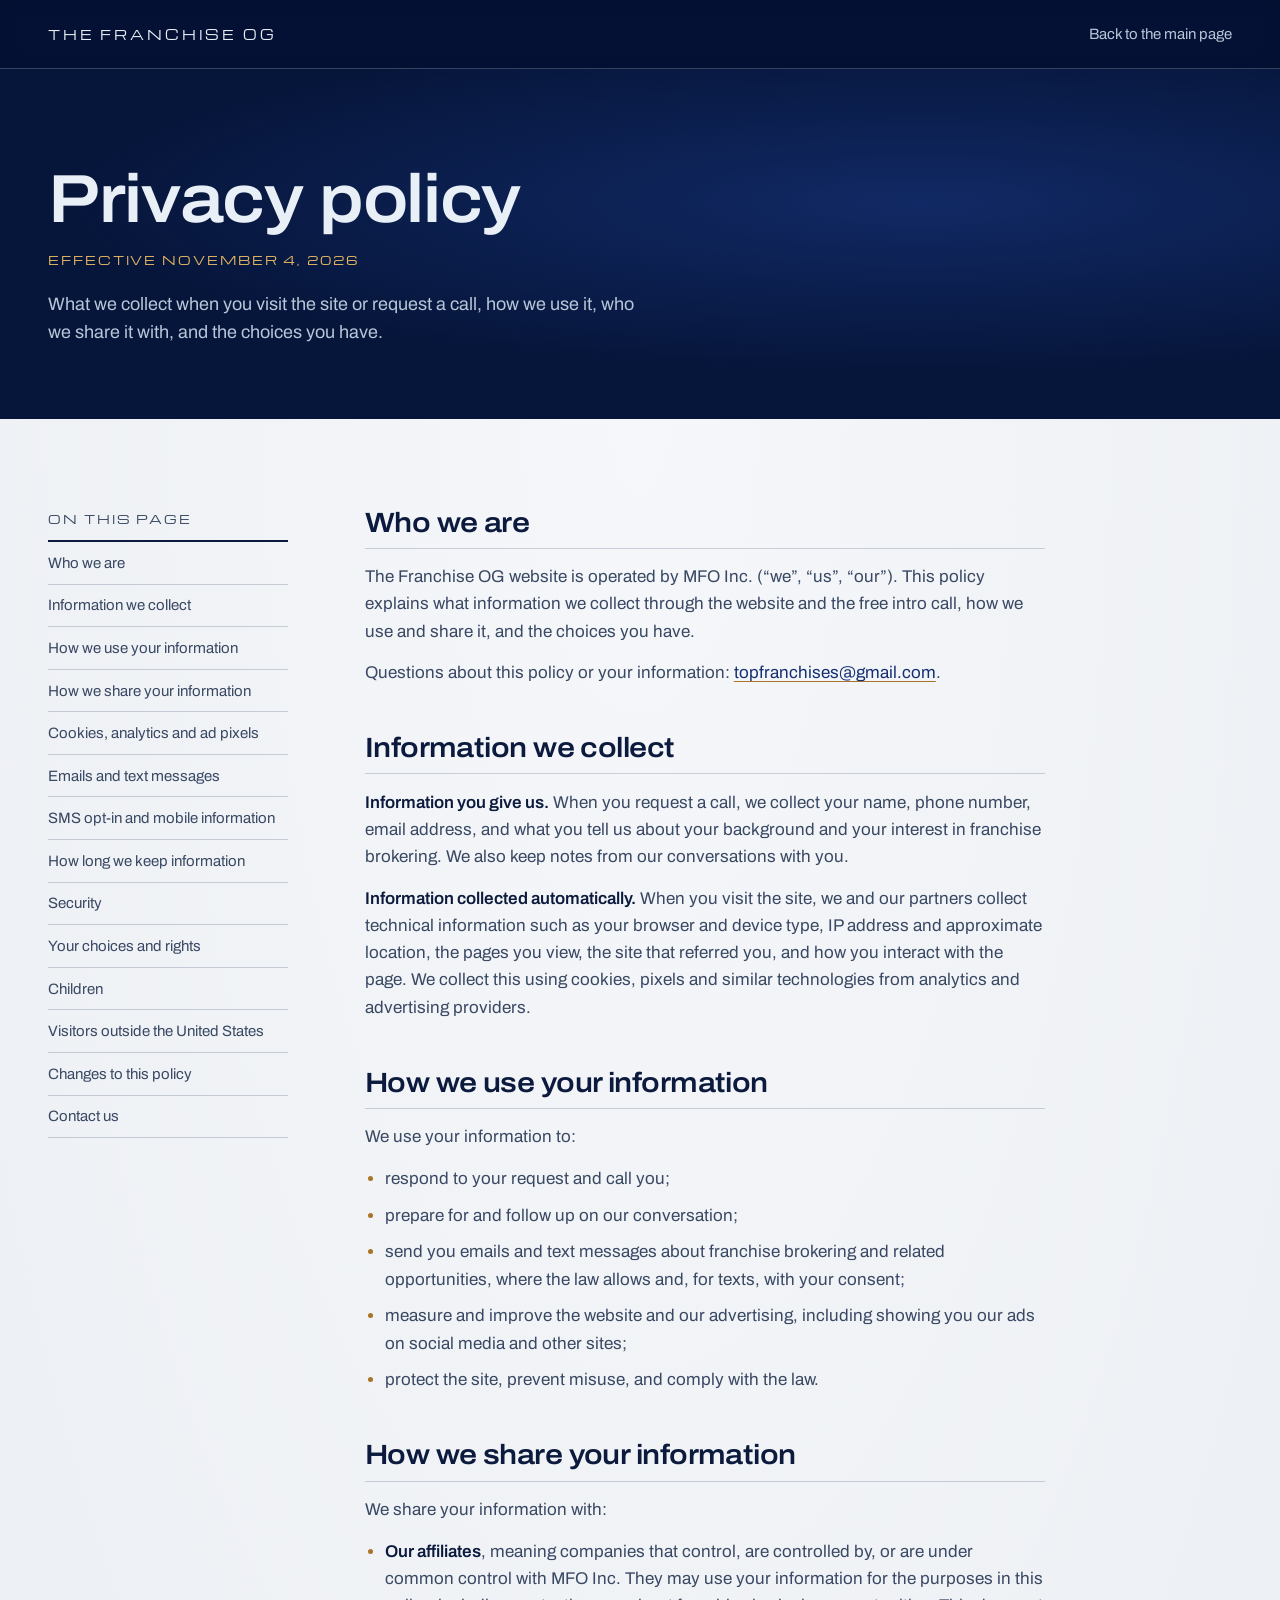
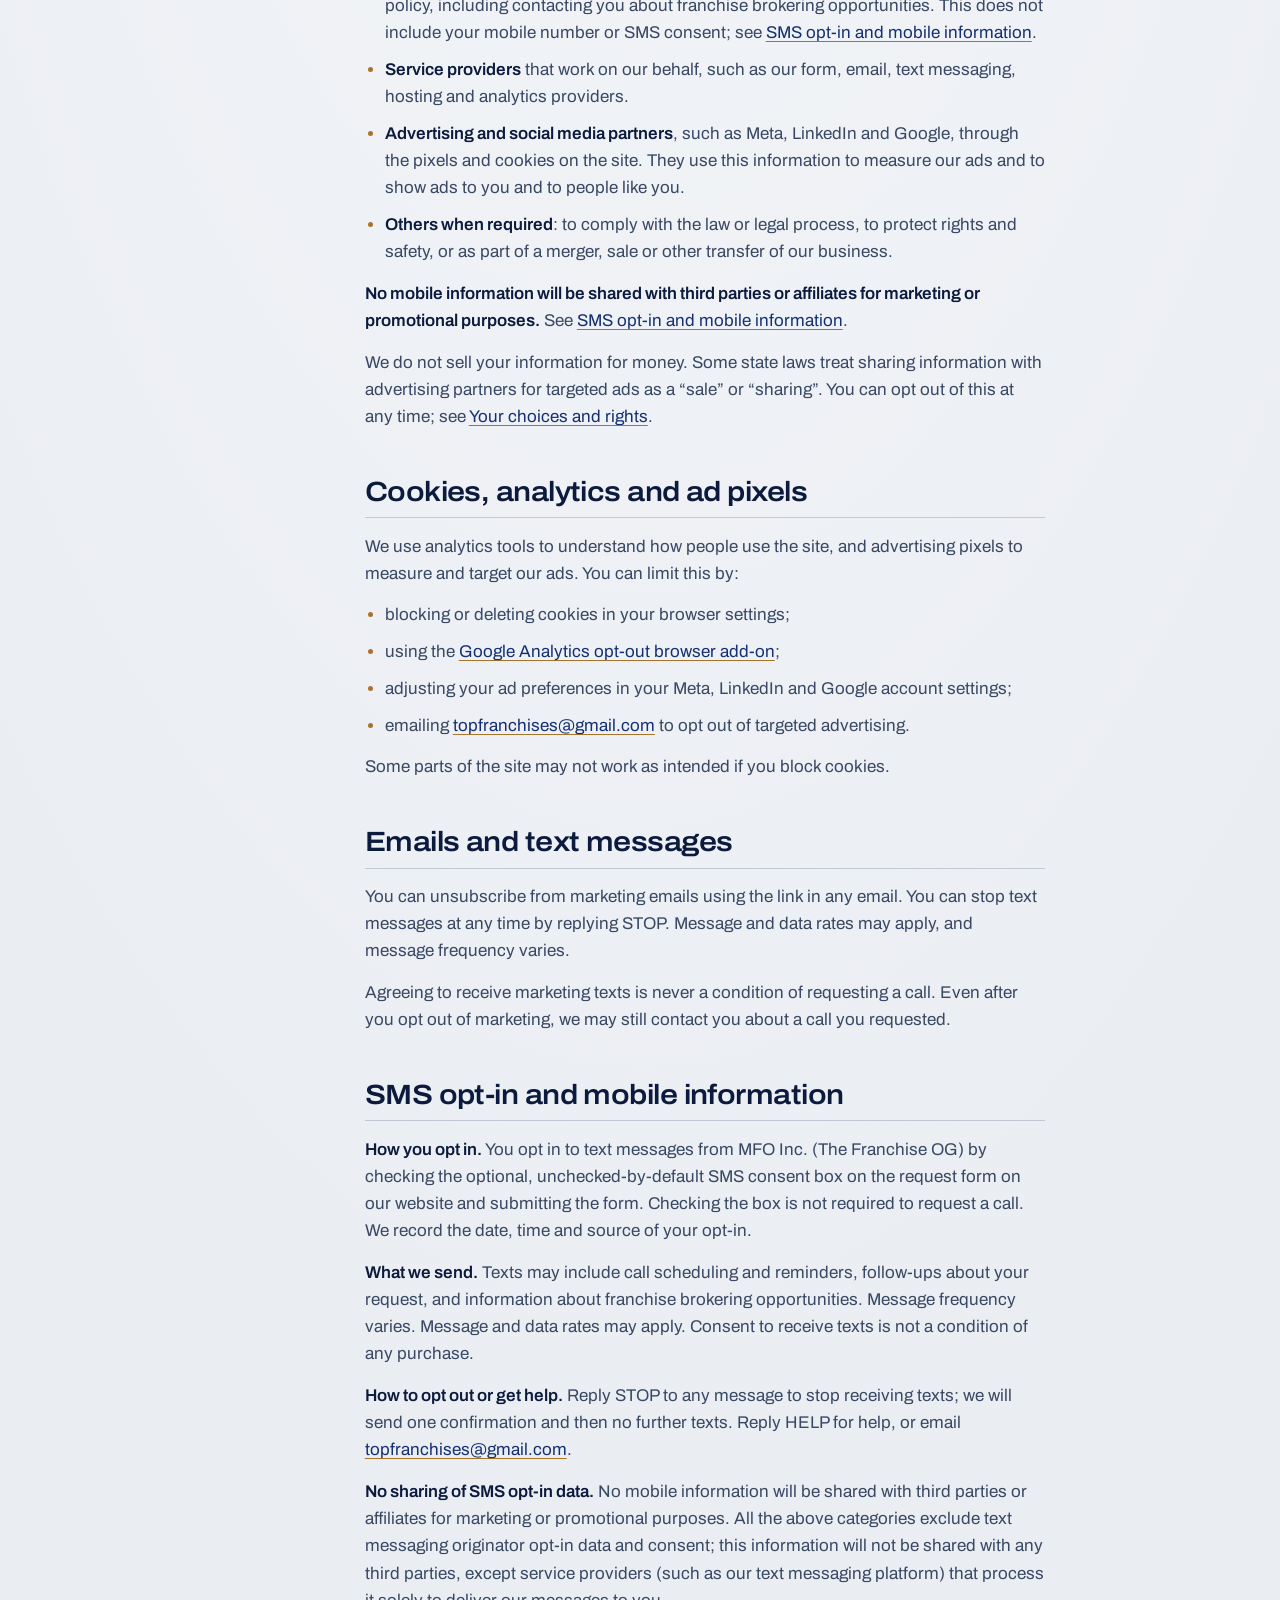
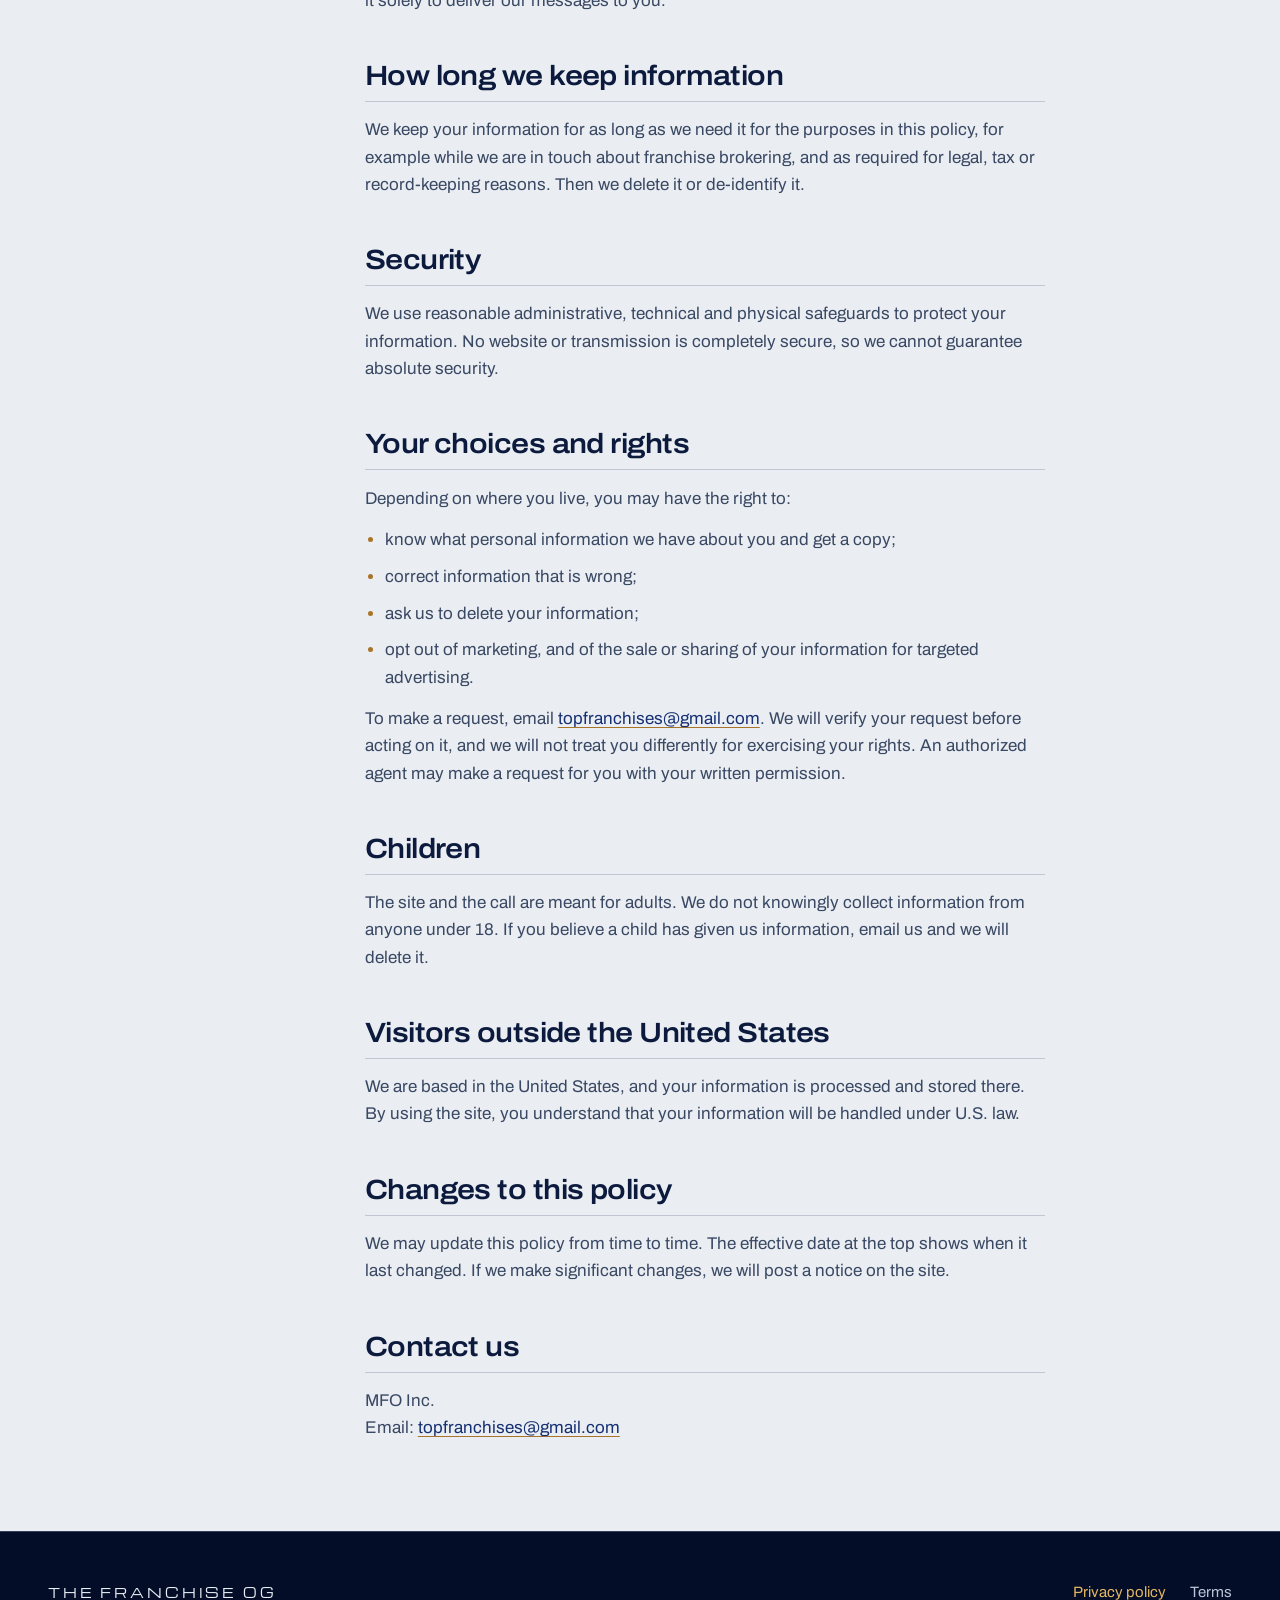
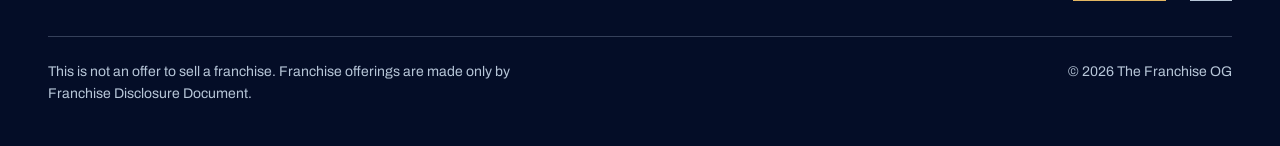
==== commit 1bdb145d: "Add optional, unchecked SMS consent checkbox to request form - Separate SMS consent from form submis" ====
--- a/privacy.html
+++ b/privacy.html
@@ -102,7 +102,7 @@
           </section>
           <section id="sms" aria-labelledby="sms-h">
             <h2 id="sms-h">SMS opt-in and mobile information</h2>
-            <p><strong>How you opt in.</strong> You opt in to text messages from MFO Inc. (The Franchise OG) by entering your mobile number in the request form on our website and submitting it after reading the consent disclosure shown with the form. We record the date, time and source of your opt-in.</p>
+            <p><strong>How you opt in.</strong> You opt in to text messages from MFO Inc. (The Franchise OG) by checking the optional, unchecked-by-default SMS consent box on the request form on our website and submitting the form. Checking the box is not required to request a call. We record the date, time and source of your opt-in.</p>
             <p><strong>What we send.</strong> Texts may include call scheduling and reminders, follow-ups about your request, and information about franchise brokering opportunities. Message frequency varies. Message and data rates may apply. Consent to receive texts is not a condition of any purchase.</p>
             <p><strong>How to opt out or get help.</strong> Reply STOP to any message to stop receiving texts; we will send one confirmation and then no further texts. Reply HELP for help, or email <a href="mailto:topfranchises@gmail.com">topfranchises@gmail.com</a>.</p>
             <p><strong>No sharing of SMS opt-in data.</strong> No mobile information will be shared with third parties or affiliates for marketing or promotional purposes. All the above categories exclude text messaging originator opt-in data and consent; this information will not be shared with any third parties, except service providers (such as our text messaging platform) that process it solely to deliver our messages to you.</p>
--- a/styles.css
+++ b/styles.css
@@ -622,6 +622,10 @@
   background: oklch(0.95 0.03 25); color: oklch(0.42 0.15 25);
   font-size: 0.9375rem;
 }
+.consent-check { display: grid; grid-template-columns: auto 1fr; gap: 0.7rem; align-items: start; }
+.consent-check input { width: 1.25rem; height: 1.25rem; margin: 0.1rem 0 0; accent-color: var(--navy-700); cursor: pointer; }
+.consent-check input:focus-visible { outline: 3px solid oklch(0.80 0.115 82 / 0.8); outline-offset: 2px; }
+.consent-check label { font-size: 0.8125rem; line-height: 1.5; color: var(--ink-soft); cursor: pointer; }
 .request__consent { font-size: 0.8125rem; line-height: 1.5; color: var(--ink-soft); }
 .request__consent a { color: var(--navy-700); }
 
